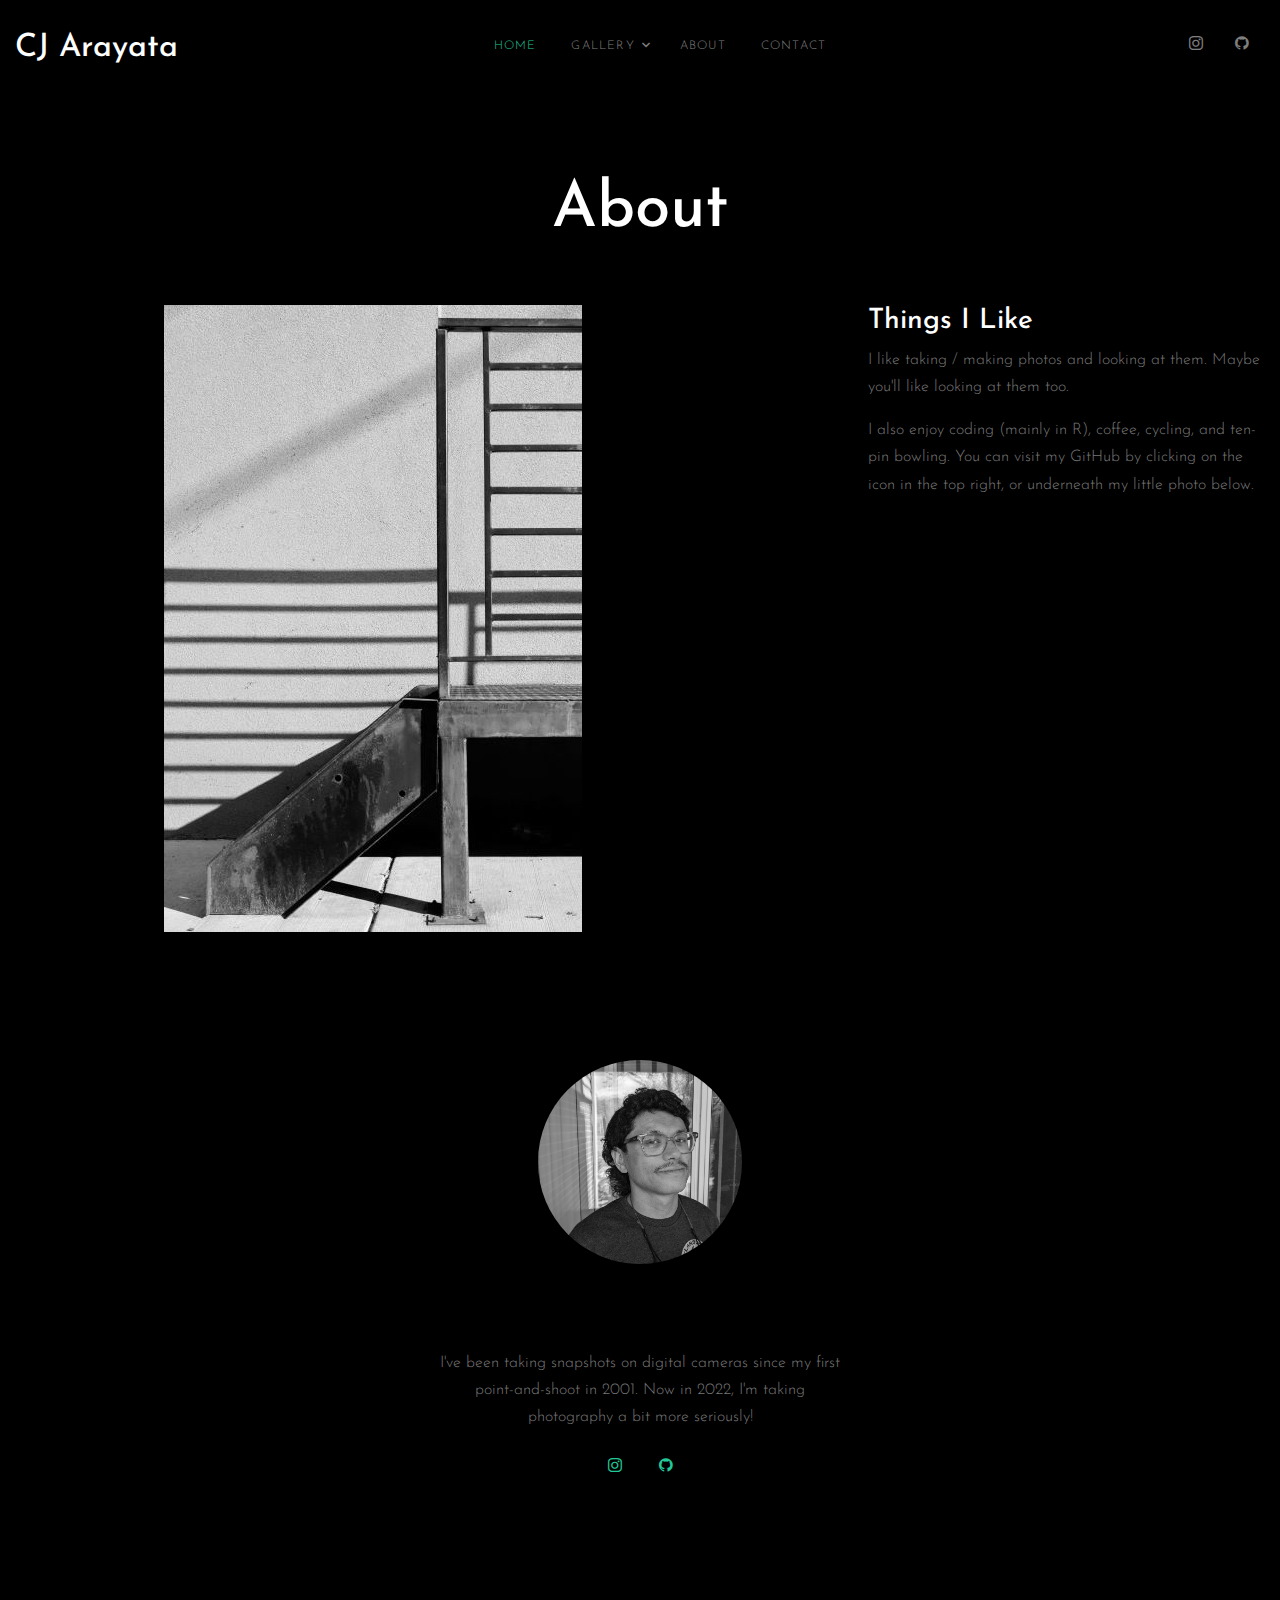
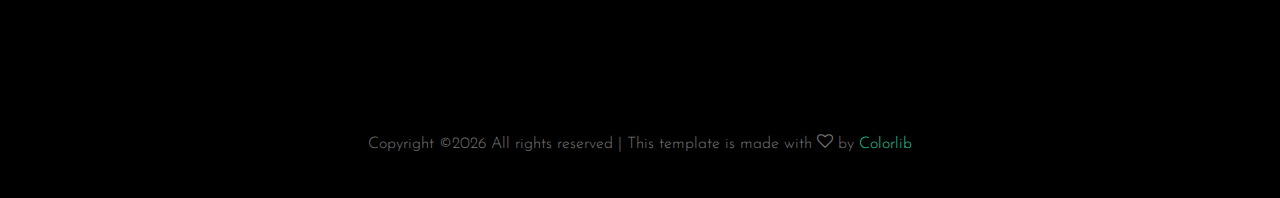
==== about.html @ e4ca3576 "Start to commit portfolio pages." ====
<!DOCTYPE html>
<html lang="en">
<head>
  <title>CJ Arayata &mdash; About</title>
  <meta charset="utf-8">
  <meta name="viewport" content="width=device-width, initial-scale=1, shrink-to-fit=no">

  <link href="https://fonts.googleapis.com/css2?family=Josefin+Sans:wght@400;700&family=Roboto+Mono:wght@400;700&display=swap" rel="stylesheet">
  <link rel="stylesheet" href="fonts/icomoon/style.css">

  <link rel="stylesheet" href="css/bootstrap.min.css">
  <link rel="stylesheet" href="css/magnific-popup.css">
  <link rel="stylesheet" href="css/jquery-ui.css">
  <link rel="stylesheet" href="css/owl.carousel.min.css">
  <link rel="stylesheet" href="css/owl.theme.default.min.css">

  <link rel="stylesheet" href="css/lightgallery.min.css">    

  <link rel="stylesheet" href="css/bootstrap-datepicker.css">

  <link rel="stylesheet" href="fonts/flaticon/font/flaticon.css">

  <link rel="stylesheet" href="css/swiper.css">

  <link rel="stylesheet" href="css/aos.css">

  <link rel="stylesheet" href="css/style.css">

</head>
<body>

  <div class="site-wrap">

    <div class="site-mobile-menu">
      <div class="site-mobile-menu-header">
        <div class="site-mobile-menu-close mt-3">
          <span class="icon-close2 js-menu-toggle"></span>
        </div>
      </div>
      <div class="site-mobile-menu-body"></div>
    </div>
    



    <header class="site-navbar py-3" role="banner">

      <div class="container-fluid">
        <div class="row align-items-center">

          <div class="col-6 col-xl-2" data-aos="fade-down">
            <h1 class="mb-0"><a href="index.html" class="text-white h2 mb-0">CJ Arayata</a></h1>
          </div>
          <div class="col-10 col-md-8 d-none d-xl-block" data-aos="fade-down">
            <nav class="site-navigation position-relative text-right text-lg-center" role="navigation">

              <ul class="site-menu js-clone-nav mx-auto d-none d-lg-block">
                <li class="active"><a href="index.html">Home</a></li>
                <li class="has-children">
                  <a href="index.html">Gallery</a>
                  <ul class="dropdown">
                    <li><a href="minimal.html">Minimal</a></li>
                    <li><a href="skate.html">Skateboarding</a></li>
                    <li><a href="film.html">Film</a></li>
                  </ul>
                </li>
                <li><a href="about.html">About</a></li>
                <li><a href="contact.html">Contact</a></li>
              </ul>
            </nav>
          </div>

          <div class="col-6 col-xl-2 text-right" data-aos="fade-down">
            <div class="d-none d-xl-inline-block">
              <ul class="site-menu js-clone-nav ml-auto list-unstyled d-flex text-right mb-0" data-class="social">
                <li>
                  <a href="https://www.instagram.com/film_jaye/" class="pl-3 pr-3"><span class="icon-instagram"></span></a>
                </li>
                <li>
                  <a href="https://github.com/cjarayata" class="pl-3 pr-3"><span class="icon-github"></span></a>
                </li>
              </ul>
            </div>

            <div class="d-inline-block d-xl-none ml-md-0 mr-auto py-3" style="position: relative; top: 3px;"><a href="#" class="site-menu-toggle js-menu-toggle text-black"><span class="icon-menu h3"></span></a></div>

          </div>

        </div>
      </div>
      
    </header>



    <div class="site-section"  data-aos="fade">
      <div class="container-fluid">

        <div class="row justify-content-center">

          <div class="col-md-7">
            <div class="row mb-5">
              <div class="col-12 ">
                <h2 class="site-section-heading text-center">About</h2>
              </div>
            </div>
          </div>

        </div>
        
        <div class="row mb-5">
          <div class="col-md-7">
            <div class="row justify-content-center">
            <img src="images/minimal-images/2022-02-12 tyler bday dock st_small.jpg" alt="Images" class="img-fluid">
          </div>
          </div>
          <div class="col-md-4 ml-auto">
            <h3 class="text-white">Things I Like</h3>
            <p>I like taking / making photos and looking at them. Maybe you'll like looking at them too.</p>
            <p>I also enjoy coding (mainly in R), coffee, cycling, and ten-pin bowling. You can visit my GitHub by clicking on the icon in the top right, or underneath my little photo below.</p>
          </div>
        </div>


        <div class="row site-section">
        <div class="row justify-content-center">
          <div class="col-md-6 col-lg-6 col-xl-4 text-center mb-5">
            <img src="images/cj_about_square.jpg" alt="Image" class="img-fluid w-50 rounded-circle mb-4">
            <h2 class="text-black font-weight-light mb-4">CJ Arayata</h2>
            <p class="mb-4">I've been taking snapshots on digital cameras since my first point-and-shoot in 2001. Now in 2022, I'm taking photography a bit more seriously!</p>
            <p>
              <a href="https://www.instagram.com/film_jaye/" class="pl-3 pr-3"><span class="icon-instagram"></span></a>
              <a href="https://github.com/cjarayata" class="pl-3 pr-3"><span class="icon-github"></span></a>
            </p>
          </div>
        </div>
      </div>
    </div>
    </div>

    <div class="footer py-4">
      <div class="container-fluid text-center">
        <p>
          <!-- Link back to Colorlib can't be removed. Template is licensed under CC BY 3.0. -->
          Copyright &copy;<script data-cfasync="false" src="/cdn-cgi/scripts/5c5dd728/cloudflare-static/email-decode.min.js"></script><script>document.write(new Date().getFullYear());</script> All rights reserved | This template is made with <i class="icon-heart-o" aria-hidden="true"></i> by <a href="https://colorlib.com" target="_blank" >Colorlib</a>
          <!-- Link back to Colorlib can't be removed. Template is licensed under CC BY 3.0. -->
        </p>
      </div>
    </div>

    

    
    
  </div>

  <script src="js/jquery-3.3.1.min.js"></script>
  <script src="js/jquery-migrate-3.0.1.min.js"></script>
  <script src="js/jquery-ui.js"></script>
  <script src="js/popper.min.js"></script>
  <script src="js/bootstrap.min.js"></script>
  <script src="js/owl.carousel.min.js"></script>
  <script src="js/jquery.stellar.min.js"></script>
  <script src="js/jquery.countdown.min.js"></script>
  <script src="js/jquery.magnific-popup.min.js"></script>
  <script src="js/bootstrap-datepicker.min.js"></script>
  <script src="js/swiper.min.js"></script>
  <script src="js/aos.js"></script>

  <script src="js/picturefill.min.js"></script>
  <script src="js/lightgallery-all.min.js"></script>
  <script src="js/jquery.mousewheel.min.js"></script>

  <script src="js/main.js"></script>
  
  <script>
    $(document).ready(function(){
      $('#lightgallery').lightGallery();
    });
  </script>

</body>
</html>
---- fonts/icomoon/style.css ----
@font-face {
  font-family: 'icomoon';
  src:  url('fonts/icomoon.eot?10si43');
  src:  url('fonts/icomoon.eot?10si43#iefix') format('embedded-opentype'),
    url('fonts/icomoon.ttf?10si43') format('truetype'),
    url('fonts/icomoon.woff?10si43') format('woff'),
    url('fonts/icomoon.svg?10si43#icomoon') format('svg');
  font-weight: normal;
  font-style: normal;
}

[class^="icon-"], [class*=" icon-"] {
  /* use !important to prevent issues with browser extensions that change fonts */
  font-family: 'icomoon' !important;
  speak: none;
  font-style: normal;
  font-weight: normal;
  font-variant: normal;
  text-transform: none;
  line-height: 1;

  /* Better Font Rendering =========== */
  -webkit-font-smoothing: antialiased;
  -moz-osx-font-smoothing: grayscale;
}

.icon-asterisk:before {
  content: "\f069";
}
.icon-plus:before {
  content: "\f067";
}
.icon-question:before {
  content: "\f128";
}
.icon-minus:before {
  content: "\f068";
}
.icon-glass:before {
  content: "\f000";
}
.icon-music:before {
  content: "\f001";
}
.icon-search:before {
  content: "\f002";
}
.icon-envelope-o:before {
  content: "\f003";
}
.icon-heart:before {
  content: "\f004";
}
.icon-star:before {
  content: "\f005";
}
.icon-star-o:before {
  content: "\f006";
}
.icon-user:before {
  content: "\f007";
}
.icon-film:before {
  content: "\f008";
}
.icon-th-large:before {
  content: "\f009";
}
.icon-th:before {
  content: "\f00a";
}
.icon-th-list:before {
  content: "\f00b";
}
.icon-check:before {
  content: "\f00c";
}
.icon-close:before {
  content: "\f00d";
}
.icon-remove:before {
  content: "\f00d";
}
.icon-times:before {
  content: "\f00d";
}
.icon-search-plus:before {
  content: "\f00e";
}
.icon-search-minus:before {
  content: "\f010";
}
.icon-power-off:before {
  content: "\f011";
}
.icon-signal:before {
  content: "\f012";
}
.icon-cog:before {
  content: "\f013";
}
.icon-gear:before {
  content: "\f013";
}
.icon-trash-o:before {
  content: "\f014";
}
.icon-home:before {
  content: "\f015";
}
.icon-file-o:before {
  content: "\f016";
}
.icon-clock-o:before {
  content: "\f017";
}
.icon-road:before {
  content: "\f018";
}
.icon-download:before {
  content: "\f019";
}
.icon-arrow-circle-o-down:before {
  content: "\f01a";
}
.icon-arrow-circle-o-up:before {
  content: "\f01b";
}
.icon-inbox:before {
  content: "\f01c";
}
.icon-play-circle-o:before {
  content: "\f01d";
}
.icon-repeat:before {
  content: "\f01e";
}
.icon-rotate-right:before {
  content: "\f01e";
}
.icon-refresh:before {
  content: "\f021";
}
.icon-list-alt:before {
  content: "\f022";
}
.icon-lock:before {
  content: "\f023";
}
.icon-flag:before {
  content: "\f024";
}
.icon-headphones:before {
  content: "\f025";
}
.icon-volume-off:before {
  content: "\f026";
}
.icon-volume-down:before {
  content: "\f027";
}
.icon-volume-up:before {
  content: "\f028";
}
.icon-qrcode:before {
  content: "\f029";
}
.icon-barcode:before {
  content: "\f02a";
}
.icon-tag:before {
  content: "\f02b";
}
.icon-tags:before {
  content: "\f02c";
}
.icon-book:before {
  content: "\f02d";
}
.icon-bookmark:before {
  content: "\f02e";
}
.icon-print:before {
  content: "\f02f";
}
.icon-camera:before {
  content: "\f030";
}
.icon-font:before {
  content: "\f031";
}
.icon-bold:before {
  content: "\f032";
}
.icon-italic:before {
  content: "\f033";
}
.icon-text-height:before {
  content: "\f034";
}
.icon-text-width:before {
  content: "\f035";
}
.icon-align-left:before {
  content: "\f036";
}
.icon-align-center:before {
  content: "\f037";
}
.icon-align-right:before {
  content: "\f038";
}
.icon-align-justify:before {
  content: "\f039";
}
.icon-list:before {
  content: "\f03a";
}
.icon-dedent:before {
  content: "\f03b";
}
.icon-outdent:before {
  content: "\f03b";
}
.icon-indent:before {
  content: "\f03c";
}
.icon-video-camera:before {
  content: "\f03d";
}
.icon-image:before {
  content: "\f03e";
}
.icon-photo:before {
  content: "\f03e";
}
.icon-picture-o:before {
  content: "\f03e";
}
.icon-pencil:before {
  content: "\f040";
}
.icon-map-marker:before {
  content: "\f041";
}
.icon-adjust:before {
  content: "\f042";
}
.icon-tint:before {
  content: "\f043";
}
.icon-edit:before {
  content: "\f044";
}
.icon-pencil-square-o:before {
  content: "\f044";
}
.icon-share-square-o:before {
  content: "\f045";
}
.icon-check-square-o:before {
  content: "\f046";
}
.icon-arrows:before {
  content: "\f047";
}
.icon-step-backward:before {
  content: "\f048";
}
.icon-fast-backward:before {
  content: "\f049";
}
.icon-backward:before {
  content: "\f04a";
}
.icon-play:before {
  content: "\f04b";
}
.icon-pause:before {
  content: "\f04c";
}
.icon-stop:before {
  content: "\f04d";
}
.icon-forward:before {
  content: "\f04e";
}
.icon-fast-forward:before {
  content: "\f050";
}
.icon-step-forward:before {
  content: "\f051";
}
.icon-eject:before {
  content: "\f052";
}
.icon-chevron-left:before {
  content: "\f053";
}
.icon-chevron-right:before {
  content: "\f054";
}
.icon-plus-circle:before {
  content: "\f055";
}
.icon-minus-circle:before {
  content: "\f056";
}
.icon-times-circle:before {
  content: "\f057";
}
.icon-check-circle:before {
  content: "\f058";
}
.icon-question-circle:before {
  content: "\f059";
}
.icon-info-circle:before {
  content: "\f05a";
}
.icon-crosshairs:before {
  content: "\f05b";
}
.icon-times-circle-o:before {
  content: "\f05c";
}
.icon-check-circle-o:before {
  content: "\f05d";
}
.icon-ban:before {
  content: "\f05e";
}
.icon-arrow-left:before {
  content: "\f060";
}
.icon-arrow-right:before {
  content: "\f061";
}
.icon-arrow-up:before {
  content: "\f062";
}
.icon-arrow-down:before {
  content: "\f063";
}
.icon-mail-forward:before {
  content: "\f064";
}
.icon-share:before {
  content: "\f064";
}
.icon-expand:before {
  content: "\f065";
}
.icon-compress:before {
  content: "\f066";
}
.icon-exclamation-circle:before {
  content: "\f06a";
}
.icon-gift:before {
  content: "\f06b";
}
.icon-leaf:before {
  content: "\f06c";
}
.icon-fire:before {
  content: "\f06d";
}
.icon-eye:before {
  content: "\f06e";
}
.icon-eye-slash:before {
  content: "\f070";
}
.icon-exclamation-triangle:before {
  content: "\f071";
}
.icon-warning:before {
  content: "\f071";
}
.icon-plane:before {
  content: "\f072";
}
.icon-calendar:before {
  content: "\f073";
}
.icon-random:before {
  content: "\f074";
}
.icon-comment:before {
  content: "\f075";
}
.icon-magnet:before {
  content: "\f076";
}
.icon-chevron-up:before {
  content: "\f077";
}
.icon-chevron-down:before {
  content: "\f078";
}
.icon-retweet:before {
  content: "\f079";
}
.icon-shopping-cart:before {
  content: "\f07a";
}
.icon-folder:before {
  content: "\f07b";
}
.icon-folder-open:before {
  content: "\f07c";
}
.icon-arrows-v:before {
  content: "\f07d";
}
.icon-arrows-h:before {
  content: "\f07e";
}
.icon-bar-chart:before {
  content: "\f080";
}
.icon-bar-chart-o:before {
  content: "\f080";
}
.icon-twitter-square:before {
  content: "\f081";
}
.icon-facebook-square:before {
  content: "\f082";
}
.icon-camera-retro:before {
  content: "\f083";
}
.icon-key:before {
  content: "\f084";
}
.icon-cogs:before {
  content: "\f085";
}
.icon-gears:before {
  content: "\f085";
}
.icon-comments:before {
  content: "\f086";
}
.icon-thumbs-o-up:before {
  content: "\f087";
}
.icon-thumbs-o-down:before {
  content: "\f088";
}
.icon-star-half:before {
  content: "\f089";
}
.icon-heart-o:before {
  content: "\f08a";
}
.icon-sign-out:before {
  content: "\f08b";
}
.icon-linkedin-square:before {
  content: "\f08c";
}
.icon-thumb-tack:before {
  content: "\f08d";
}
.icon-external-link:before {
  content: "\f08e";
}
.icon-sign-in:before {
  content: "\f090";
}
.icon-trophy:before {
  content: "\f091";
}
.icon-github-square:before {
  content: "\f092";
}
.icon-upload:before {
  content: "\f093";
}
.icon-lemon-o:before {
  content: "\f094";
}
.icon-phone:before {
  content: "\f095";
}
.icon-square-o:before {
  content: "\f096";
}
.icon-bookmark-o:before {
  content: "\f097";
}
.icon-phone-square:before {
  content: "\f098";
}
.icon-twitter:before {
  content: "\f099";
}
.icon-facebook:before {
  content: "\f09a";
}
.icon-facebook-f:before {
  content: "\f09a";
}
.icon-github:before {
  content: "\f09b";
}
.icon-unlock:before {
  content: "\f09c";
}
.icon-credit-card:before {
  content: "\f09d";
}
.icon-feed:before {
  content: "\f09e";
}
.icon-rss:before {
  content: "\f09e";
}
.icon-hdd-o:before {
  content: "\f0a0";
}
.icon-bullhorn:before {
  content: "\f0a1";
}
.icon-bell-o:before {
  content: "\f0a2";
}
.icon-certificate:before {
  content: "\f0a3";
}
.icon-hand-o-right:before {
  content: "\f0a4";
}
.icon-hand-o-left:before {
  content: "\f0a5";
}
.icon-hand-o-up:before {
  content: "\f0a6";
}
.icon-hand-o-down:before {
  content: "\f0a7";
}
.icon-arrow-circle-left:before {
  content: "\f0a8";
}
.icon-arrow-circle-right:before {
  content: "\f0a9";
}
.icon-arrow-circle-up:before {
  content: "\f0aa";
}
.icon-arrow-circle-down:before {
  content: "\f0ab";
}
.icon-globe:before {
  content: "\f0ac";
}
.icon-wrench:before {
  content: "\f0ad";
}
.icon-tasks:before {
  content: "\f0ae";
}
.icon-filter:before {
  content: "\f0b0";
}
.icon-briefcase:before {
  content: "\f0b1";
}
.icon-arrows-alt:before {
  content: "\f0b2";
}
.icon-group:before {
  content: "\f0c0";
}
.icon-users:before {
  content: "\f0c0";
}
.icon-chain:before {
  content: "\f0c1";
}
.icon-link:before {
  content: "\f0c1";
}
.icon-cloud:before {
  content: "\f0c2";
}
.icon-flask:before {
  content: "\f0c3";
}
.icon-cut:before {
  content: "\f0c4";
}
.icon-scissors:before {
  content: "\f0c4";
}
.icon-copy:before {
  content: "\f0c5";
}
.icon-files-o:before {
  content: "\f0c5";
}
.icon-paperclip:before {
  content: "\f0c6";
}
.icon-floppy-o:before {
  content: "\f0c7";
}
.icon-save:before {
  content: "\f0c7";
}
.icon-square:before {
  content: "\f0c8";
}
.icon-bars:before {
  content: "\f0c9";
}
.icon-navicon:before {
  content: "\f0c9";
}
.icon-reorder:before {
  content: "\f0c9";
}
.icon-list-ul:before {
  content: "\f0ca";
}
.icon-list-ol:before {
  content: "\f0cb";
}
.icon-strikethrough:before {
  content: "\f0cc";
}
.icon-underline:before {
  content: "\f0cd";
}
.icon-table:before {
  content: "\f0ce";
}
.icon-magic:before {
  content: "\f0d0";
}
.icon-truck:before {
  content: "\f0d1";
}
.icon-pinterest:before {
  content: "\f0d2";
}
.icon-pinterest-square:before {
  content: "\f0d3";
}
.icon-google-plus-square:before {
  content: "\f0d4";
}
.icon-google-plus:before {
  content: "\f0d5";
}
.icon-money:before {
  content: "\f0d6";
}
.icon-caret-down:before {
  content: "\f0d7";
}
.icon-caret-up:before {
  content: "\f0d8";
}
.icon-caret-left:before {
  content: "\f0d9";
}
.icon-caret-right:before {
  content: "\f0da";
}
.icon-columns:before {
  content: "\f0db";
}
.icon-sort:before {
  content: "\f0dc";
}
.icon-unsorted:before {
  content: "\f0dc";
}
.icon-sort-desc:before {
  content: "\f0dd";
}
.icon-sort-down:before {
  content: "\f0dd";
}
.icon-sort-asc:before {
  content: "\f0de";
}
.icon-sort-up:before {
  content: "\f0de";
}
.icon-envelope:before {
  content: "\f0e0";
}
.icon-linkedin:before {
  content: "\f0e1";
}
.icon-rotate-left:before {
  content: "\f0e2";
}
.icon-undo:before {
  content: "\f0e2";
}
.icon-gavel:before {
  content: "\f0e3";
}
.icon-legal:before {
  content: "\f0e3";
}
.icon-dashboard:before {
  content: "\f0e4";
}
.icon-tachometer:before {
  content: "\f0e4";
}
.icon-comment-o:before {
  content: "\f0e5";
}
.icon-comments-o:before {
  content: "\f0e6";
}
.icon-bolt:before {
  content: "\f0e7";
}
.icon-flash:before {
  content: "\f0e7";
}
.icon-sitemap:before {
  content: "\f0e8";
}
.icon-umbrella:before {
  content: "\f0e9";
}
.icon-clipboard:before {
  content: "\f0ea";
}
.icon-paste:before {
  content: "\f0ea";
}
.icon-lightbulb-o:before {
  content: "\f0eb";
}
.icon-exchange:before {
  content: "\f0ec";
}
.icon-cloud-download:before {
  content: "\f0ed";
}
.icon-cloud-upload:before {
  content: "\f0ee";
}
.icon-user-md:before {
  content: "\f0f0";
}
.icon-stethoscope:before {
  content: "\f0f1";
}
.icon-suitcase:before {
  content: "\f0f2";
}
.icon-bell:before {
  content: "\f0f3";
}
.icon-coffee:before {
  content: "\f0f4";
}
.icon-cutlery:before {
  content: "\f0f5";
}
.icon-file-text-o:before {
  content: "\f0f6";
}
.icon-building-o:before {
  content: "\f0f7";
}
.icon-hospital-o:before {
  content: "\f0f8";
}
.icon-ambulance:before {
  content: "\f0f9";
}
.icon-medkit:before {
  content: "\f0fa";
}
.icon-fighter-jet:before {
  content: "\f0fb";
}
.icon-beer:before {
  content: "\f0fc";
}
.icon-h-square:before {
  content: "\f0fd";
}
.icon-plus-square:before {
  content: "\f0fe";
}
.icon-angle-double-left:before {
  content: "\f100";
}
.icon-angle-double-right:before {
  content: "\f101";
}
.icon-angle-double-up:before {
  content: "\f102";
}
.icon-angle-double-down:before {
  content: "\f103";
}
.icon-angle-left:before {
  content: "\f104";
}
.icon-angle-right:before {
  content: "\f105";
}
.icon-angle-up:before {
  content: "\f106";
}
.icon-angle-down:before {
  content: "\f107";
}
.icon-desktop:before {
  content: "\f108";
}
.icon-laptop:before {
  content: "\f109";
}
.icon-tablet:before {
  content: "\f10a";
}
.icon-mobile:before {
  content: "\f10b";
}
.icon-mobile-phone:before {
  content: "\f10b";
}
.icon-circle-o:before {
  content: "\f10c";
}
.icon-quote-left:before {
  content: "\f10d";
}
.icon-quote-right:before {
  content: "\f10e";
}
.icon-spinner:before {
  content: "\f110";
}
.icon-circle:before {
  content: "\f111";
}
.icon-mail-reply:before {
  content: "\f112";
}
.icon-reply:before {
  content: "\f112";
}
.icon-github-alt:before {
  content: "\f113";
}
.icon-folder-o:before {
  content: "\f114";
}
.icon-folder-open-o:before {
  content: "\f115";
}
.icon-smile-o:before {
  content: "\f118";
}
.icon-frown-o:before {
  content: "\f119";
}
.icon-meh-o:before {
  content: "\f11a";
}
.icon-gamepad:before {
  content: "\f11b";
}
.icon-keyboard-o:before {
  content: "\f11c";
}
.icon-flag-o:before {
  content: "\f11d";
}
.icon-flag-checkered:before {
  content: "\f11e";
}
.icon-terminal:before {
  content: "\f120";
}
.icon-code:before {
  content: "\f121";
}
.icon-mail-reply-all:before {
  content: "\f122";
}
.icon-reply-all:before {
  content: "\f122";
}
.icon-star-half-empty:before {
  content: "\f123";
}
.icon-star-half-full:before {
  content: "\f123";
}
.icon-star-half-o:before {
  content: "\f123";
}
.icon-location-arrow:before {
  content: "\f124";
}
.icon-crop:before {
  content: "\f125";
}
.icon-code-fork:before {
  content: "\f126";
}
.icon-chain-broken:before {
  content: "\f127";
}
.icon-unlink:before {
  content: "\f127";
}
.icon-info:before {
  content: "\f129";
}
.icon-exclamation:before {
  content: "\f12a";
}
.icon-superscript:before {
  content: "\f12b";
}
.icon-subscript:before {
  content: "\f12c";
}
.icon-eraser:before {
  content: "\f12d";
}
.icon-puzzle-piece:before {
  content: "\f12e";
}
.icon-microphone:before {
  content: "\f130";
}
.icon-microphone-slash:before {
  content: "\f131";
}
.icon-shield:before {
  content: "\f132";
}
.icon-calendar-o:before {
  content: "\f133";
}
.icon-fire-extinguisher:before {
  content: "\f134";
}
.icon-rocket:before {
  content: "\f135";
}
.icon-maxcdn:before {
  content: "\f136";
}
.icon-chevron-circle-left:before {
  content: "\f137";
}
.icon-chevron-circle-right:before {
  content: "\f138";
}
.icon-chevron-circle-up:before {
  content: "\f139";
}
.icon-chevron-circle-down:before {
  content: "\f13a";
}
.icon-html5:before {
  content: "\f13b";
}
.icon-css3:before {
  content: "\f13c";
}
.icon-anchor:before {
  content: "\f13d";
}
.icon-unlock-alt:before {
  content: "\f13e";
}
.icon-bullseye:before {
  content: "\f140";
}
.icon-ellipsis-h:before {
  content: "\f141";
}
.icon-ellipsis-v:before {
  content: "\f142";
}
.icon-rss-square:before {
  content: "\f143";
}
.icon-play-circle:before {
  content: "\f144";
}
.icon-ticket:before {
  content: "\f145";
}
.icon-minus-square:before {
  content: "\f146";
}
.icon-minus-square-o:before {
  content: "\f147";
}
.icon-level-up:before {
  content: "\f148";
}
.icon-level-down:before {
  content: "\f149";
}
.icon-check-square:before {
  content: "\f14a";
}
.icon-pencil-square:before {
  content: "\f14b";
}
.icon-external-link-square:before {
  content: "\f14c";
}
.icon-share-square:before {
  content: "\f14d";
}
.icon-compass:before {
  content: "\f14e";
}
.icon-caret-square-o-down:before {
  content: "\f150";
}
.icon-toggle-down:before {
  content: "\f150";
}
.icon-caret-square-o-up:before {
  content: "\f151";
}
.icon-toggle-up:before {
  content: "\f151";
}
.icon-caret-square-o-right:before {
  content: "\f152";
}
.icon-toggle-right:before {
  content: "\f152";
}
.icon-eur:before {
  content: "\f153";
}
.icon-euro:before {
  content: "\f153";
}
.icon-gbp:before {
  content: "\f154";
}
.icon-dollar:before {
  content: "\f155";
}
.icon-usd:before {
  content: "\f155";
}
.icon-inr:before {
  content: "\f156";
}
.icon-rupee:before {
  content: "\f156";
}
.icon-cny:before {
  content: "\f157";
}
.icon-jpy:before {
  content: "\f157";
}
.icon-rmb:before {
  content: "\f157";
}
.icon-yen:before {
  content: "\f157";
}
.icon-rouble:before {
  content: "\f158";
}
.icon-rub:before {
  content: "\f158";
}
.icon-ruble:before {
  content: "\f158";
}
.icon-krw:before {
  content: "\f159";
}
.icon-won:before {
  content: "\f159";
}
.icon-bitcoin:before {
  content: "\f15a";
}
.icon-btc:before {
  content: "\f15a";
}
.icon-file:before {
  content: "\f15b";
}
.icon-file-text:before {
  content: "\f15c";
}
.icon-sort-alpha-asc:before {
  content: "\f15d";
}
.icon-sort-alpha-desc:before {
  content: "\f15e";
}
.icon-sort-amount-asc:before {
  content: "\f160";
}
.icon-sort-amount-desc:before {
  content: "\f161";
}
.icon-sort-numeric-asc:before {
  content: "\f162";
}
.icon-sort-numeric-desc:before {
  content: "\f163";
}
.icon-thumbs-up:before {
  content: "\f164";
}
.icon-thumbs-down:before {
  content: "\f165";
}
.icon-youtube-square:before {
  content: "\f166";
}
.icon-youtube:before {
  content: "\f167";
}
.icon-xing:before {
  content: "\f168";
}
.icon-xing-square:before {
  content: "\f169";
}
.icon-youtube-play:before {
  content: "\f16a";
}
.icon-dropbox:before {
  content: "\f16b";
}
.icon-stack-overflow:before {
  content: "\f16c";
}
.icon-instagram:before {
  content: "\f16d";
}
.icon-flickr:before {
  content: "\f16e";
}
.icon-adn:before {
  content: "\f170";
}
.icon-bitbucket:before {
  content: "\f171";
}
.icon-bitbucket-square:before {
  content: "\f172";
}
.icon-tumblr:before {
  content: "\f173";
}
.icon-tumblr-square:before {
  content: "\f174";
}
.icon-long-arrow-down:before {
  content: "\f175";
}
.icon-long-arrow-up:before {
  content: "\f176";
}
.icon-long-arrow-left:before {
  content: "\f177";
}
.icon-long-arrow-right:before {
  content: "\f178";
}
.icon-apple:before {
  content: "\f179";
}
.icon-windows:before {
  content: "\f17a";
}
.icon-android:before {
  content: "\f17b";
}
.icon-linux:before {
  content: "\f17c";
}
.icon-dribbble:before {
  content: "\f17d";
}
.icon-skype:before {
  content: "\f17e";
}
.icon-foursquare:before {
  content: "\f180";
}
.icon-trello:before {
  content: "\f181";
}
.icon-female:before {
  content: "\f182";
}
.icon-male:before {
  content: "\f183";
}
.icon-gittip:before {
  content: "\f184";
}
.icon-gratipay:before {
  content: "\f184";
}
.icon-sun-o:before {
  content: "\f185";
}
.icon-moon-o:before {
  content: "\f186";
}
.icon-archive:before {
  content: "\f187";
}
.icon-bug:before {
  content: "\f188";
}
.icon-vk:before {
  content: "\f189";
}
.icon-weibo:before {
  content: "\f18a";
}
.icon-renren:before {
  content: "\f18b";
}
.icon-pagelines:before {
  content: "\f18c";
}
.icon-stack-exchange:before {
  content: "\f18d";
}
.icon-arrow-circle-o-right:before {
  content: "\f18e";
}
.icon-arrow-circle-o-left:before {
  content: "\f190";
}
.icon-caret-square-o-left:before {
  content: "\f191";
}
.icon-toggle-left:before {
  content: "\f191";
}
.icon-dot-circle-o:before {
  content: "\f192";
}
.icon-wheelchair:before {
  content: "\f193";
}
.icon-vimeo-square:before {
  content: "\f194";
}
.icon-try:before {
  content: "\f195";
}
.icon-turkish-lira:before {
  content: "\f195";
}
.icon-plus-square-o:before {
  content: "\f196";
}
.icon-space-shuttle:before {
  content: "\f197";
}
.icon-slack:before {
  content: "\f198";
}
.icon-envelope-square:before {
  content: "\f199";
}
.icon-wordpress:before {
  content: "\f19a";
}
.icon-openid:before {
  content: "\f19b";
}
.icon-bank:before {
  content: "\f19c";
}
.icon-institution:before {
  content: "\f19c";
}
.icon-university:before {
  content: "\f19c";
}
.icon-graduation-cap:before {
  content: "\f19d";
}
.icon-mortar-board:before {
  content: "\f19d";
}
.icon-yahoo:before {
  content: "\f19e";
}
.icon-google:before {
  content: "\f1a0";
}
.icon-reddit:before {
  content: "\f1a1";
}
.icon-reddit-square:before {
  content: "\f1a2";
}
.icon-stumbleupon-circle:before {
  content: "\f1a3";
}
.icon-stumbleupon:before {
  content: "\f1a4";
}
.icon-delicious:before {
  content: "\f1a5";
}
.icon-digg:before {
  content: "\f1a6";
}
.icon-pied-piper-pp:before {
  content: "\f1a7";
}
.icon-pied-piper-alt:before {
  content: "\f1a8";
}
.icon-drupal:before {
  content: "\f1a9";
}
.icon-joomla:before {
  content: "\f1aa";
}
.icon-language:before {
  content: "\f1ab";
}
.icon-fax:before {
  content: "\f1ac";
}
.icon-building:before {
  content: "\f1ad";
}
.icon-child:before {
  content: "\f1ae";
}
.icon-paw:before {
  content: "\f1b0";
}
.icon-spoon:before {
  content: "\f1b1";
}
.icon-cube:before {
  content: "\f1b2";
}
.icon-cubes:before {
  content: "\f1b3";
}
.icon-behance:before {
  content: "\f1b4";
}
.icon-behance-square:before {
  content: "\f1b5";
}
.icon-steam:before {
  content: "\f1b6";
}
.icon-steam-square:before {
  content: "\f1b7";
}
.icon-recycle:before {
  content: "\f1b8";
}
.icon-automobile:before {
  content: "\f1b9";
}
.icon-car:before {
  content: "\f1b9";
}
.icon-cab:before {
  content: "\f1ba";
}
.icon-taxi:before {
  content: "\f1ba";
}
.icon-tree:before {
  content: "\f1bb";
}
.icon-spotify:before {
  content: "\f1bc";
}
.icon-deviantart:before {
  content: "\f1bd";
}
.icon-soundcloud:before {
  content: "\f1be";
}
.icon-database:before {
  content: "\f1c0";
}
.icon-file-pdf-o:before {
  content: "\f1c1";
}
.icon-file-word-o:before {
  content: "\f1c2";
}
.icon-file-excel-o:before {
  content: "\f1c3";
}
.icon-file-powerpoint-o:before {
  content: "\f1c4";
}
.icon-file-image-o:before {
  content: "\f1c5";
}
.icon-file-photo-o:before {
  content: "\f1c5";
}
.icon-file-picture-o:before {
  content: "\f1c5";
}
.icon-file-archive-o:before {
  content: "\f1c6";
}
.icon-file-zip-o:before {
  content: "\f1c6";
}
.icon-file-audio-o:before {
  content: "\f1c7";
}
.icon-file-sound-o:before {
  content: "\f1c7";
}
.icon-file-movie-o:before {
  content: "\f1c8";
}
.icon-file-video-o:before {
  content: "\f1c8";
}
.icon-file-code-o:before {
  content: "\f1c9";
}
.icon-vine:before {
  content: "\f1ca";
}
.icon-codepen:before {
  content: "\f1cb";
}
.icon-jsfiddle:before {
  content: "\f1cc";
}
.icon-life-bouy:before {
  content: "\f1cd";
}
.icon-life-buoy:before {
  content: "\f1cd";
}
.icon-life-ring:before {
  content: "\f1cd";
}
.icon-life-saver:before {
  content: "\f1cd";
}
.icon-support:before {
  content: "\f1cd";
}
.icon-circle-o-notch:before {
  content: "\f1ce";
}
.icon-ra:before {
  content: "\f1d0";
}
.icon-rebel:before {
  content: "\f1d0";
}
.icon-resistance:before {
  content: "\f1d0";
}
.icon-empire:before {
  content: "\f1d1";
}
.icon-ge:before {
  content: "\f1d1";
}
.icon-git-square:before {
  content: "\f1d2";
}
.icon-git:before {
  content: "\f1d3";
}
.icon-hacker-news:before {
  content: "\f1d4";
}
.icon-y-combinator-square:before {
  content: "\f1d4";
}
.icon-yc-square:before {
  content: "\f1d4";
}
.icon-tencent-weibo:before {
  content: "\f1d5";
}
.icon-qq:before {
  content: "\f1d6";
}
.icon-wechat:before {
  content: "\f1d7";
}
.icon-weixin:before {
  content: "\f1d7";
}
.icon-paper-plane:before {
  content: "\f1d8";
}
.icon-send:before {
  content: "\f1d8";
}
.icon-paper-plane-o:before {
  content: "\f1d9";
}
.icon-send-o:before {
  content: "\f1d9";
}
.icon-history:before {
  content: "\f1da";
}
.icon-circle-thin:before {
  content: "\f1db";
}
.icon-header:before {
  content: "\f1dc";
}
.icon-paragraph:before {
  content: "\f1dd";
}
.icon-sliders:before {
  content: "\f1de";
}
.icon-share-alt:before {
  content: "\f1e0";
}
.icon-share-alt-square:before {
  content: "\f1e1";
}
.icon-bomb:before {
  content: "\f1e2";
}
.icon-futbol-o:before {
  content: "\f1e3";
}
.icon-soccer-ball-o:before {
  content: "\f1e3";
}
.icon-tty:before {
  content: "\f1e4";
}
.icon-binoculars:before {
  content: "\f1e5";
}
.icon-plug:before {
  content: "\f1e6";
}
.icon-slideshare:before {
  content: "\f1e7";
}
.icon-twitch:before {
  content: "\f1e8";
}
.icon-yelp:before {
  content: "\f1e9";
}
.icon-newspaper-o:before {
  content: "\f1ea";
}
.icon-wifi:before {
  content: "\f1eb";
}
.icon-calculator:before {
  content: "\f1ec";
}
.icon-paypal:before {
  content: "\f1ed";
}
.icon-google-wallet:before {
  content: "\f1ee";
}
.icon-cc-visa:before {
  content: "\f1f0";
}
.icon-cc-mastercard:before {
  content: "\f1f1";
}
.icon-cc-discover:before {
  content: "\f1f2";
}
.icon-cc-amex:before {
  content: "\f1f3";
}
.icon-cc-paypal:before {
  content: "\f1f4";
}
.icon-cc-stripe:before {
  content: "\f1f5";
}
.icon-bell-slash:before {
  content: "\f1f6";
}
.icon-bell-slash-o:before {
  content: "\f1f7";
}
.icon-trash:before {
  content: "\f1f8";
}
.icon-copyright:before {
  content: "\f1f9";
}
.icon-at:before {
  content: "\f1fa";
}
.icon-eyedropper:before {
  content: "\f1fb";
}
.icon-paint-brush:before {
  content: "\f1fc";
}
.icon-birthday-cake:before {
  content: "\f1fd";
}
.icon-area-chart:before {
  content: "\f1fe";
}
.icon-pie-chart:before {
  content: "\f200";
}
.icon-line-chart:before {
  content: "\f201";
}
.icon-lastfm:before {
  content: "\f202";
}
.icon-lastfm-square:before {
  content: "\f203";
}
.icon-toggle-off:before {
  content: "\f204";
}
.icon-toggle-on:before {
  content: "\f205";
}
.icon-bicycle:before {
  content: "\f206";
}
.icon-bus:before {
  content: "\f207";
}
.icon-ioxhost:before {
  content: "\f208";
}
.icon-angellist:before {
  content: "\f209";
}
.icon-cc:before {
  content: "\f20a";
}
.icon-ils:before {
  content: "\f20b";
}
.icon-shekel:before {
  content: "\f20b";
}
.icon-sheqel:before {
  content: "\f20b";
}
.icon-meanpath:before {
  content: "\f20c";
}
.icon-buysellads:before {
  content: "\f20d";
}
.icon-connectdevelop:before {
  content: "\f20e";
}
.icon-dashcube:before {
  content: "\f210";
}
.icon-forumbee:before {
  content: "\f211";
}
.icon-leanpub:before {
  content: "\f212";
}
.icon-sellsy:before {
  content: "\f213";
}
.icon-shirtsinbulk:before {
  content: "\f214";
}
.icon-simplybuilt:before {
  content: "\f215";
}
.icon-skyatlas:before {
  content: "\f216";
}
.icon-cart-plus:before {
  content: "\f217";
}
.icon-cart-arrow-down:before {
  content: "\f218";
}
.icon-diamond:before {
  content: "\f219";
}
.icon-ship:before {
  content: "\f21a";
}
.icon-user-secret:before {
  content: "\f21b";
}
.icon-motorcycle:before {
  content: "\f21c";
}
.icon-street-view:before {
  content: "\f21d";
}
.icon-heartbeat:before {
  content: "\f21e";
}
.icon-venus:before {
  content: "\f221";
}
.icon-mars:before {
  content: "\f222";
}
.icon-mercury:before {
  content: "\f223";
}
.icon-intersex:before {
  content: "\f224";
}
.icon-transgender:before {
  content: "\f224";
}
.icon-transgender-alt:before {
  content: "\f225";
}
.icon-venus-double:before {
  content: "\f226";
}
.icon-mars-double:before {
  content: "\f227";
}
.icon-venus-mars:before {
  content: "\f228";
}
.icon-mars-stroke:before {
  content: "\f229";
}
.icon-mars-stroke-v:before {
  content: "\f22a";
}
.icon-mars-stroke-h:before {
  content: "\f22b";
}
.icon-neuter:before {
  content: "\f22c";
}
.icon-genderless:before {
  content: "\f22d";
}
.icon-facebook-official:before {
  content: "\f230";
}
.icon-pinterest-p:before {
  content: "\f231";
}
.icon-whatsapp:before {
  content: "\f232";
}
.icon-server:before {
  content: "\f233";
}
.icon-user-plus:before {
  content: "\f234";
}
.icon-user-times:before {
  content: "\f235";
}
.icon-bed:before {
  content: "\f236";
}
.icon-hotel:before {
  content: "\f236";
}
.icon-viacoin:before {
  content: "\f237";
}
.icon-train:before {
  content: "\f238";
}
.icon-subway:before {
  content: "\f239";
}
.icon-medium:before {
  content: "\f23a";
}
.icon-y-combinator:before {
  content: "\f23b";
}
.icon-yc:before {
  content: "\f23b";
}
.icon-optin-monster:before {
  content: "\f23c";
}
.icon-opencart:before {
  content: "\f23d";
}
.icon-expeditedssl:before {
  content: "\f23e";
}
.icon-battery:before {
  content: "\f240";
}
.icon-battery-4:before {
  content: "\f240";
}
.icon-battery-full:before {
  content: "\f240";
}
.icon-battery-3:before {
  content: "\f241";
}
.icon-battery-three-quarters:before {
  content: "\f241";
}
.icon-battery-2:before {
  content: "\f242";
}
.icon-battery-half:before {
  content: "\f242";
}
.icon-battery-1:before {
  content: "\f243";
}
.icon-battery-quarter:before {
  content: "\f243";
}
.icon-battery-0:before {
  content: "\f244";
}
.icon-battery-empty:before {
  content: "\f244";
}
.icon-mouse-pointer:before {
  content: "\f245";
}
.icon-i-cursor:before {
  content: "\f246";
}
.icon-object-group:before {
  content: "\f247";
}
.icon-object-ungroup:before {
  content: "\f248";
}
.icon-sticky-note:before {
  content: "\f249";
}
.icon-sticky-note-o:before {
  content: "\f24a";
}
.icon-cc-jcb:before {
  content: "\f24b";
}
.icon-cc-diners-club:before {
  content: "\f24c";
}
.icon-clone:before {
  content: "\f24d";
}
.icon-balance-scale:before {
  content: "\f24e";
}
.icon-hourglass-o:before {
  content: "\f250";
}
.icon-hourglass-1:before {
  content: "\f251";
}
.icon-hourglass-start:before {
  content: "\f251";
}
.icon-hourglass-2:before {
  content: "\f252";
}
.icon-hourglass-half:before {
  content: "\f252";
}
.icon-hourglass-3:before {
  content: "\f253";
}
.icon-hourglass-end:before {
  content: "\f253";
}
.icon-hourglass:before {
  content: "\f254";
}
.icon-hand-grab-o:before {
  content: "\f255";
}
.icon-hand-rock-o:before {
  content: "\f255";
}
.icon-hand-paper-o:before {
  content: "\f256";
}
.icon-hand-stop-o:before {
  content: "\f256";
}
.icon-hand-scissors-o:before {
  content: "\f257";
}
.icon-hand-lizard-o:before {
  content: "\f258";
}
.icon-hand-spock-o:before {
  content: "\f259";
}
.icon-hand-pointer-o:before {
  content: "\f25a";
}
.icon-hand-peace-o:before {
  content: "\f25b";
}
.icon-trademark:before {
  content: "\f25c";
}
.icon-registered:before {
  content: "\f25d";
}
.icon-creative-commons:before {
  content: "\f25e";
}
.icon-gg:before {
  content: "\f260";
}
.icon-gg-circle:before {
  content: "\f261";
}
.icon-tripadvisor:before {
  content: "\f262";
}
.icon-odnoklassniki:before {
  content: "\f263";
}
.icon-odnoklassniki-square:before {
  content: "\f264";
}
.icon-get-pocket:before {
  content: "\f265";
}
.icon-wikipedia-w:before {
  content: "\f266";
}
.icon-safari:before {
  content: "\f267";
}
.icon-chrome:before {
  content: "\f268";
}
.icon-firefox:before {
  content: "\f269";
}
.icon-opera:before {
  content: "\f26a";
}
.icon-internet-explorer:before {
  content: "\f26b";
}
.icon-television:before {
  content: "\f26c";
}
.icon-tv:before {
  content: "\f26c";
}
.icon-contao:before {
  content: "\f26d";
}
.icon-500px:before {
  content: "\f26e";
}
.icon-amazon:before {
  content: "\f270";
}
.icon-calendar-plus-o:before {
  content: "\f271";
}
.icon-calendar-minus-o:before {
  content: "\f272";
}
.icon-calendar-times-o:before {
  content: "\f273";
}
.icon-calendar-check-o:before {
  content: "\f274";
}
.icon-industry:before {
  content: "\f275";
}
.icon-map-pin:before {
  content: "\f276";
}
.icon-map-signs:before {
  content: "\f277";
}
.icon-map-o:before {
  content: "\f278";
}
.icon-map:before {
  content: "\f279";
}
.icon-commenting:before {
  content: "\f27a";
}
.icon-commenting-o:before {
  content: "\f27b";
}
.icon-houzz:before {
  content: "\f27c";
}
.icon-vimeo:before {
  content: "\f27d";
}
.icon-black-tie:before {
  content: "\f27e";
}
.icon-fonticons:before {
  content: "\f280";
}
.icon-reddit-alien:before {
  content: "\f281";
}
.icon-edge:before {
  content: "\f282";
}
.icon-credit-card-alt:before {
  content: "\f283";
}
.icon-codiepie:before {
  content: "\f284";
}
.icon-modx:before {
  content: "\f285";
}
.icon-fort-awesome:before {
  content: "\f286";
}
.icon-usb:before {
  content: "\f287";
}
.icon-product-hunt:before {
  content: "\f288";
}
.icon-mixcloud:before {
  content: "\f289";
}
.icon-scribd:before {
  content: "\f28a";
}
.icon-pause-circle:before {
  content: "\f28b";
}
.icon-pause-circle-o:before {
  content: "\f28c";
}
.icon-stop-circle:before {
  content: "\f28d";
}
.icon-stop-circle-o:before {
  content: "\f28e";
}
.icon-shopping-bag:before {
  content: "\f290";
}
.icon-shopping-basket:before {
  content: "\f291";
}
.icon-hashtag:before {
  content: "\f292";
}
.icon-bluetooth:before {
  content: "\f293";
}
.icon-bluetooth-b:before {
  content: "\f294";
}
.icon-percent:before {
  content: "\f295";
}
.icon-gitlab:before {
  content: "\f296";
}
.icon-wpbeginner:before {
  content: "\f297";
}
.icon-wpforms:before {
  content: "\f298";
}
.icon-envira:before {
  content: "\f299";
}
.icon-universal-access:before {
  content: "\f29a";
}
.icon-wheelchair-alt:before {
  content: "\f29b";
}
.icon-question-circle-o:before {
  content: "\f29c";
}
.icon-blind:before {
  content: "\f29d";
}
.icon-audio-description:before {
  content: "\f29e";
}
.icon-volume-control-phone:before {
  content: "\f2a0";
}
.icon-braille:before {
  content: "\f2a1";
}
.icon-assistive-listening-systems:before {
  content: "\f2a2";
}
.icon-american-sign-language-interpreting:before {
  content: "\f2a3";
}
.icon-asl-interpreting:before {
  content: "\f2a3";
}
.icon-deaf:before {
  content: "\f2a4";
}
.icon-deafness:before {
  content: "\f2a4";
}
.icon-hard-of-hearing:before {
  content: "\f2a4";
}
.icon-glide:before {
  content: "\f2a5";
}
.icon-glide-g:before {
  content: "\f2a6";
}
.icon-sign-language:before {
  content: "\f2a7";
}
.icon-signing:before {
  content: "\f2a7";
}
.icon-low-vision:before {
  content: "\f2a8";
}
.icon-viadeo:before {
  content: "\f2a9";
}
.icon-viadeo-square:before {
  content: "\f2aa";
}
.icon-snapchat:before {
  content: "\f2ab";
}
.icon-snapchat-ghost:before {
  content: "\f2ac";
}
.icon-snapchat-square:before {
  content: "\f2ad";
}
.icon-pied-piper:before {
  content: "\f2ae";
}
.icon-first-order:before {
  content: "\f2b0";
}
.icon-yoast:before {
  content: "\f2b1";
}
.icon-themeisle:before {
  content: "\f2b2";
}
.icon-google-plus-circle:before {
  content: "\f2b3";
}
.icon-google-plus-official:before {
  content: "\f2b3";
}
.icon-fa:before {
  content: "\f2b4";
}
.icon-font-awesome:before {
  content: "\f2b4";
}
.icon-handshake-o:before {
  content: "\f2b5";
}
.icon-envelope-open:before {
  content: "\f2b6";
}
.icon-envelope-open-o:before {
  content: "\f2b7";
}
.icon-linode:before {
  content: "\f2b8";
}
.icon-address-book:before {
  content: "\f2b9";
}
.icon-address-book-o:before {
  content: "\f2ba";
}
.icon-address-card:before {
  content: "\f2bb";
}
.icon-vcard:before {
  content: "\f2bb";
}
.icon-address-card-o:before {
  content: "\f2bc";
}
.icon-vcard-o:before {
  content: "\f2bc";
}
.icon-user-circle:before {
  content: "\f2bd";
}
.icon-user-circle-o:before {
  content: "\f2be";
}
.icon-user-o:before {
  content: "\f2c0";
}
.icon-id-badge:before {
  content: "\f2c1";
}
.icon-drivers-license:before {
  content: "\f2c2";
}
.icon-id-card:before {
  content: "\f2c2";
}
.icon-drivers-license-o:before {
  content: "\f2c3";
}
.icon-id-card-o:before {
  content: "\f2c3";
}
.icon-quora:before {
  content: "\f2c4";
}
.icon-free-code-camp:before {
  content: "\f2c5";
}
.icon-telegram:before {
  content: "\f2c6";
}
.icon-thermometer:before {
  content: "\f2c7";
}
.icon-thermometer-4:before {
  content: "\f2c7";
}
.icon-thermometer-full:before {
  content: "\f2c7";
}
.icon-thermometer-3:before {
  content: "\f2c8";
}
.icon-thermometer-three-quarters:before {
  content: "\f2c8";
}
.icon-thermometer-2:before {
  content: "\f2c9";
}
.icon-thermometer-half:before {
  content: "\f2c9";
}
.icon-thermometer-1:before {
  content: "\f2ca";
}
.icon-thermometer-quarter:before {
  content: "\f2ca";
}
.icon-thermometer-0:before {
  content: "\f2cb";
}
.icon-thermometer-empty:before {
  content: "\f2cb";
}
.icon-shower:before {
  content: "\f2cc";
}
.icon-bath:before {
  content: "\f2cd";
}
.icon-bathtub:before {
  content: "\f2cd";
}
.icon-s15:before {
  content: "\f2cd";
}
.icon-podcast:before {
  content: "\f2ce";
}
.icon-window-maximize:before {
  content: "\f2d0";
}
.icon-window-minimize:before {
  content: "\f2d1";
}
.icon-window-restore:before {
  content: "\f2d2";
}
.icon-times-rectangle:before {
  content: "\f2d3";
}
.icon-window-close:before {
  content: "\f2d3";
}
.icon-times-rectangle-o:before {
  content: "\f2d4";
}
.icon-window-close-o:before {
  content: "\f2d4";
}
.icon-bandcamp:before {
  content: "\f2d5";
}
.icon-grav:before {
  content: "\f2d6";
}
.icon-etsy:before {
  content: "\f2d7";
}
.icon-imdb:before {
  content: "\f2d8";
}
.icon-ravelry:before {
  content: "\f2d9";
}
.icon-eercast:before {
  content: "\f2da";
}
.icon-microchip:before {
  content: "\f2db";
}
.icon-snowflake-o:before {
  content: "\f2dc";
}
.icon-superpowers:before {
  content: "\f2dd";
}
.icon-wpexplorer:before {
  content: "\f2de";
}
.icon-meetup:before {
  content: "\f2e0";
}
.icon-3d_rotation:before {
  content: "\e84d";
}
.icon-ac_unit:before {
  content: "\eb3b";
}
.icon-alarm:before {
  content: "\e855";
}
.icon-access_alarms:before {
  content: "\e191";
}
.icon-schedule:before {
  content: "\e8b5";
}
.icon-accessibility:before {
  content: "\e84e";
}
.icon-accessible:before {
  content: "\e914";
}
.icon-account_balance:before {
  content: "\e84f";
}
.icon-account_balance_wallet:before {
  content: "\e850";
}
.icon-account_box:before {
  content: "\e851";
}
.icon-account_circle:before {
  content: "\e853";
}
.icon-adb:before {
  content: "\e60e";
}
.icon-add:before {
  content: "\e145";
}
.icon-add_a_photo:before {
  content: "\e439";
}
.icon-alarm_add:before {
  content: "\e856";
}
.icon-add_alert:before {
  content: "\e003";
}
.icon-add_box:before {
  content: "\e146";
}
.icon-add_circle:before {
  content: "\e147";
}
.icon-control_point:before {
  content: "\e3ba";
}
.icon-add_location:before {
  content: "\e567";
}
.icon-add_shopping_cart:before {
  content: "\e854";
}
.icon-queue:before {
  content: "\e03c";
}
.icon-add_to_queue:before {
  content: "\e05c";
}
.icon-adjust2:before {
  content: "\e39e";
}
.icon-airline_seat_flat:before {
  content: "\e630";
}
.icon-airline_seat_flat_angled:before {
  content: "\e631";
}
.icon-airline_seat_individual_suite:before {
  content: "\e632";
}
.icon-airline_seat_legroom_extra:before {
  content: "\e633";
}
.icon-airline_seat_legroom_normal:before {
  content: "\e634";
}
.icon-airline_seat_legroom_reduced:before {
  content: "\e635";
}
.icon-airline_seat_recline_extra:before {
  content: "\e636";
}
.icon-airline_seat_recline_normal:before {
  content: "\e637";
}
.icon-flight:before {
  content: "\e539";
}
.icon-airplanemode_inactive:before {
  content: "\e194";
}
.icon-airplay:before {
  content: "\e055";
}
.icon-airport_shuttle:before {
  content: "\eb3c";
}
.icon-alarm_off:before {
  content: "\e857";
}
.icon-alarm_on:before {
  content: "\e858";
}
.icon-album:before {
  content: "\e019";
}
.icon-all_inclusive:before {
  content: "\eb3d";
}
.icon-all_out:before {
  content: "\e90b";
}
.icon-android2:before {
  content: "\e859";
}
.icon-announcement:before {
  content: "\e85a";
}
.icon-apps:before {
  content: "\e5c3";
}
.icon-archive2:before {
  content: "\e149";
}
.icon-arrow_back:before {
  content: "\e5c4";
}
.icon-arrow_downward:before {
  content: "\e5db";
}
.icon-arrow_drop_down:before {
  content: "\e5c5";
}
.icon-arrow_drop_down_circle:before {
  content: "\e5c6";
}
.icon-arrow_drop_up:before {
  content: "\e5c7";
}
.icon-arrow_forward:before {
  content: "\e5c8";
}
.icon-arrow_upward:before {
  content: "\e5d8";
}
.icon-art_track:before {
  content: "\e060";
}
.icon-aspect_ratio:before {
  content: "\e85b";
}
.icon-poll:before {
  content: "\e801";
}
.icon-assignment:before {
  content: "\e85d";
}
.icon-assignment_ind:before {
  content: "\e85e";
}
.icon-assignment_late:before {
  content: "\e85f";
}
.icon-assignment_return:before {
  content: "\e860";
}
.icon-assignment_returned:before {
  content: "\e861";
}
.icon-assignment_turned_in:before {
  content: "\e862";
}
.icon-assistant:before {
  content: "\e39f";
}
.icon-flag2:before {
  content: "\e153";
}
.icon-attach_file:before {
  content: "\e226";
}
.icon-attach_money:before {
  content: "\e227";
}
.icon-attachment:before {
  content: "\e2bc";
}
.icon-audiotrack:before {
  content: "\e3a1";
}
.icon-autorenew:before {
  content: "\e863";
}
.icon-av_timer:before {
  content: "\e01b";
}
.icon-backspace:before {
  content: "\e14a";
}
.icon-cloud_upload:before {
  content: "\e2c3";
}
.icon-battery_alert:before {
  content: "\e19c";
}
.icon-battery_charging_full:before {
  content: "\e1a3";
}
.icon-battery_std:before {
  content: "\e1a5";
}
.icon-battery_unknown:before {
  content: "\e1a6";
}
.icon-beach_access:before {
  content: "\eb3e";
}
.icon-beenhere:before {
  content: "\e52d";
}
.icon-block:before {
  content: "\e14b";
}
.icon-bluetooth2:before {
  content: "\e1a7";
}
.icon-bluetooth_searching:before {
  content: "\e1aa";
}
.icon-bluetooth_connected:before {
  content: "\e1a8";
}
.icon-bluetooth_disabled:before {
  content: "\e1a9";
}
.icon-blur_circular:before {
  content: "\e3a2";
}
.icon-blur_linear:before {
  content: "\e3a3";
}
.icon-blur_off:before {
  content: "\e3a4";
}
.icon-blur_on:before {
  content: "\e3a5";
}
.icon-class:before {
  content: "\e86e";
}
.icon-turned_in:before {
  content: "\e8e6";
}
.icon-turned_in_not:before {
  content: "\e8e7";
}
.icon-border_all:before {
  content: "\e228";
}
.icon-border_bottom:before {
  content: "\e229";
}
.icon-border_clear:before {
  content: "\e22a";
}
.icon-border_color:before {
  content: "\e22b";
}
.icon-border_horizontal:before {
  content: "\e22c";
}
.icon-border_inner:before {
  content: "\e22d";
}
.icon-border_left:before {
  content: "\e22e";
}
.icon-border_outer:before {
  content: "\e22f";
}
.icon-border_right:before {
  content: "\e230";
}
.icon-border_style:before {
  content: "\e231";
}
.icon-border_top:before {
  content: "\e232";
}
.icon-border_vertical:before {
  content: "\e233";
}
.icon-branding_watermark:before {
  content: "\e06b";
}
.icon-brightness_1:before {
  content: "\e3a6";
}
.icon-brightness_2:before {
  content: "\e3a7";
}
.icon-brightness_3:before {
  content: "\e3a8";
}
.icon-brightness_4:before {
  content: "\e3a9";
}
.icon-brightness_low:before {
  content: "\e1ad";
}
.icon-brightness_medium:before {
  content: "\e1ae";
}
.icon-brightness_high:before {
  content: "\e1ac";
}
.icon-brightness_auto:before {
  content: "\e1ab";
}
.icon-broken_image:before {
  content: "\e3ad";
}
.icon-brush:before {
  content: "\e3ae";
}
.icon-bubble_chart:before {
  content: "\e6dd";
}
.icon-bug_report:before {
  content: "\e868";
}
.icon-build:before {
  content: "\e869";
}
.icon-burst_mode:before {
  content: "\e43c";
}
.icon-domain:before {
  content: "\e7ee";
}
.icon-business_center:before {
  content: "\eb3f";
}
.icon-cached:before {
  content: "\e86a";
}
.icon-cake:before {
  content: "\e7e9";
}
.icon-phone2:before {
  content: "\e0cd";
}
.icon-call_end:before {
  content: "\e0b1";
}
.icon-call_made:before {
  content: "\e0b2";
}
.icon-merge_type:before {
  content: "\e252";
}
.icon-call_missed:before {
  content: "\e0b4";
}
.icon-call_missed_outgoing:before {
  content: "\e0e4";
}
.icon-call_received:before {
  content: "\e0b5";
}
.icon-call_split:before {
  content: "\e0b6";
}
.icon-call_to_action:before {
  content: "\e06c";
}
.icon-camera2:before {
  content: "\e3af";
}
.icon-photo_camera:before {
  content: "\e412";
}
.icon-camera_enhance:before {
  content: "\e8fc";
}
.icon-camera_front:before {
  content: "\e3b1";
}
.icon-camera_rear:before {
  content: "\e3b2";
}
.icon-camera_roll:before {
  content: "\e3b3";
}
.icon-cancel:before {
  content: "\e5c9";
}
.icon-redeem:before {
  content: "\e8b1";
}
.icon-card_membership:before {
  content: "\e8f7";
}
.icon-card_travel:before {
  content: "\e8f8";
}
.icon-casino:before {
  content: "\eb40";
}
.icon-cast:before {
  content: "\e307";
}
.icon-cast_connected:before {
  content: "\e308";
}
.icon-center_focus_strong:before {
  content: "\e3b4";
}
.icon-center_focus_weak:before {
  content: "\e3b5";
}
.icon-change_history:before {
  content: "\e86b";
}
.icon-chat:before {
  content: "\e0b7";
}
.icon-chat_bubble:before {
  content: "\e0ca";
}
.icon-chat_bubble_outline:before {
  content: "\e0cb";
}
.icon-check2:before {
  content: "\e5ca";
}
.icon-check_box:before {
  content: "\e834";
}
.icon-check_box_outline_blank:before {
  content: "\e835";
}
.icon-check_circle:before {
  content: "\e86c";
}
.icon-navigate_before:before {
  content: "\e408";
}
.icon-navigate_next:before {
  content: "\e409";
}
.icon-child_care:before {
  content: "\eb41";
}
.icon-child_friendly:before {
  content: "\eb42";
}
.icon-chrome_reader_mode:before {
  content: "\e86d";
}
.icon-close2:before {
  content: "\e5cd";
}
.icon-clear_all:before {
  content: "\e0b8";
}
.icon-closed_caption:before {
  content: "\e01c";
}
.icon-wb_cloudy:before {
  content: "\e42d";
}
.icon-cloud_circle:before {
  content: "\e2be";
}
.icon-cloud_done:before {
  content: "\e2bf";
}
.icon-cloud_download:before {
  content: "\e2c0";
}
.icon-cloud_off:before {
  content: "\e2c1";
}
.icon-cloud_queue:before {
  content: "\e2c2";
}
.icon-code2:before {
  content: "\e86f";
}
.icon-photo_library:before {
  content: "\e413";
}
.icon-collections_bookmark:before {
  content: "\e431";
}
.icon-palette:before {
  content: "\e40a";
}
.icon-colorize:before {
  content: "\e3b8";
}
.icon-comment2:before {
  content: "\e0b9";
}
.icon-compare:before {
  content: "\e3b9";
}
.icon-compare_arrows:before {
  content: "\e915";
}
.icon-laptop2:before {
  content: "\e31e";
}
.icon-confirmation_number:before {
  content: "\e638";
}
.icon-contact_mail:before {
  content: "\e0d0";
}
.icon-contact_phone:before {
  content: "\e0cf";
}
.icon-contacts:before {
  content: "\e0ba";
}
.icon-content_copy:before {
  content: "\e14d";
}
.icon-content_cut:before {
  content: "\e14e";
}
.icon-content_paste:before {
  content: "\e14f";
}
.icon-control_point_duplicate:before {
  content: "\e3bb";
}
.icon-copyright2:before {
  content: "\e90c";
}
.icon-mode_edit:before {
  content: "\e254";
}
.icon-create_new_folder:before {
  content: "\e2cc";
}
.icon-payment:before {
  content: "\e8a1";
}
.icon-crop2:before {
  content: "\e3be";
}
.icon-crop_16_9:before {
  content: "\e3bc";
}
.icon-crop_3_2:before {
  content: "\e3bd";
}
.icon-crop_landscape:before {
  content: "\e3c3";
}
.icon-crop_7_5:before {
  content: "\e3c0";
}
.icon-crop_din:before {
  content: "\e3c1";
}
.icon-crop_free:before {
  content: "\e3c2";
}
.icon-crop_original:before {
  content: "\e3c4";
}
.icon-crop_portrait:before {
  content: "\e3c5";
}
.icon-crop_rotate:before {
  content: "\e437";
}
.icon-crop_square:before {
  content: "\e3c6";
}
.icon-dashboard2:before {
  content: "\e871";
}
.icon-data_usage:before {
  content: "\e1af";
}
.icon-date_range:before {
  content: "\e916";
}
.icon-dehaze:before {
  content: "\e3c7";
}
.icon-delete:before {
  content: "\e872";
}
.icon-delete_forever:before {
  content: "\e92b";
}
.icon-delete_sweep:before {
  content: "\e16c";
}
.icon-description:before {
  content: "\e873";
}
.icon-desktop_mac:before {
  content: "\e30b";
}
.icon-desktop_windows:before {
  content: "\e30c";
}
.icon-details:before {
  content: "\e3c8";
}
.icon-developer_board:before {
  content: "\e30d";
}
.icon-developer_mode:before {
  content: "\e1b0";
}
.icon-device_hub:before {
  content: "\e335";
}
.icon-phonelink:before {
  content: "\e326";
}
.icon-devices_other:before {
  content: "\e337";
}
.icon-dialer_sip:before {
  content: "\e0bb";
}
.icon-dialpad:before {
  content: "\e0bc";
}
.icon-directions:before {
  content: "\e52e";
}
.icon-directions_bike:before {
  content: "\e52f";
}
.icon-directions_boat:before {
  content: "\e532";
}
.icon-directions_bus:before {
  content: "\e530";
}
.icon-directions_car:before {
  content: "\e531";
}
.icon-directions_railway:before {
  content: "\e534";
}
.icon-directions_run:before {
  content: "\e566";
}
.icon-directions_transit:before {
  content: "\e535";
}
.icon-directions_walk:before {
  content: "\e536";
}
.icon-disc_full:before {
  content: "\e610";
}
.icon-dns:before {
  content: "\e875";
}
.icon-not_interested:before {
  content: "\e033";
}
.icon-do_not_disturb_alt:before {
  content: "\e611";
}
.icon-do_not_disturb_off:before {
  content: "\e643";
}
.icon-remove_circle:before {
  content: "\e15c";
}
.icon-dock:before {
  content: "\e30e";
}
.icon-done:before {
  content: "\e876";
}
.icon-done_all:before {
  content: "\e877";
}
.icon-donut_large:before {
  content: "\e917";
}
.icon-donut_small:before {
  content: "\e918";
}
.icon-drafts:before {
  content: "\e151";
}
.icon-drag_handle:before {
  content: "\e25d";
}
.icon-time_to_leave:before {
  content: "\e62c";
}
.icon-dvr:before {
  content: "\e1b2";
}
.icon-edit_location:before {
  content: "\e568";
}
.icon-eject2:before {
  content: "\e8fb";
}
.icon-markunread:before {
  content: "\e159";
}
.icon-enhanced_encryption:before {
  content: "\e63f";
}
.icon-equalizer:before {
  content: "\e01d";
}
.icon-error:before {
  content: "\e000";
}
.icon-error_outline:before {
  content: "\e001";
}
.icon-euro_symbol:before {
  content: "\e926";
}
.icon-ev_station:before {
  content: "\e56d";
}
.icon-insert_invitation:before {
  content: "\e24f";
}
.icon-event_available:before {
  content: "\e614";
}
.icon-event_busy:before {
  content: "\e615";
}
.icon-event_note:before {
  content: "\e616";
}
.icon-event_seat:before {
  content: "\e903";
}
.icon-exit_to_app:before {
  content: "\e879";
}
.icon-expand_less:before {
  content: "\e5ce";
}
.icon-expand_more:before {
  content: "\e5cf";
}
.icon-explicit:before {
  content: "\e01e";
}
.icon-explore:before {
  content: "\e87a";
}
.icon-exposure:before {
  content: "\e3ca";
}
.icon-exposure_neg_1:before {
  content: "\e3cb";
}
.icon-exposure_neg_2:before {
  content: "\e3cc";
}
.icon-exposure_plus_1:before {
  content: "\e3cd";
}
.icon-exposure_plus_2:before {
  content: "\e3ce";
}
.icon-exposure_zero:before {
  content: "\e3cf";
}
.icon-extension:before {
  content: "\e87b";
}
.icon-face:before {
  content: "\e87c";
}
.icon-fast_forward:before {
  content: "\e01f";
}
.icon-fast_rewind:before {
  content: "\e020";
}
.icon-favorite:before {
  content: "\e87d";
}
.icon-favorite_border:before {
  content: "\e87e";
}
.icon-featured_play_list:before {
  content: "\e06d";
}
.icon-featured_video:before {
  content: "\e06e";
}
.icon-sms_failed:before {
  content: "\e626";
}
.icon-fiber_dvr:before {
  content: "\e05d";
}
.icon-fiber_manual_record:before {
  content: "\e061";
}
.icon-fiber_new:before {
  content: "\e05e";
}
.icon-fiber_pin:before {
  content: "\e06a";
}
.icon-fiber_smart_record:before {
  content: "\e062";
}
.icon-get_app:before {
  content: "\e884";
}
.icon-file_upload:before {
  content: "\e2c6";
}
.icon-filter2:before {
  content: "\e3d3";
}
.icon-filter_1:before {
  content: "\e3d0";
}
.icon-filter_2:before {
  content: "\e3d1";
}
.icon-filter_3:before {
  content: "\e3d2";
}
.icon-filter_4:before {
  content: "\e3d4";
}
.icon-filter_5:before {
  content: "\e3d5";
}
.icon-filter_6:before {
  content: "\e3d6";
}
.icon-filter_7:before {
  content: "\e3d7";
}
.icon-filter_8:before {
  content: "\e3d8";
}
.icon-filter_9:before {
  content: "\e3d9";
}
.icon-filter_9_plus:before {
  content: "\e3da";
}
.icon-filter_b_and_w:before {
  content: "\e3db";
}
.icon-filter_center_focus:before {
  content: "\e3dc";
}
.icon-filter_drama:before {
  content: "\e3dd";
}
.icon-filter_frames:before {
  content: "\e3de";
}
.icon-terrain:before {
  content: "\e564";
}
.icon-filter_list:before {
  content: "\e152";
}
.icon-filter_none:before {
  content: "\e3e0";
}
.icon-filter_tilt_shift:before {
  content: "\e3e2";
}
.icon-filter_vintage:before {
  content: "\e3e3";
}
.icon-find_in_page:before {
  content: "\e880";
}
.icon-find_replace:before {
  content: "\e881";
}
.icon-fingerprint:before {
  content: "\e90d";
}
.icon-first_page:before {
  content: "\e5dc";
}
.icon-fitness_center:before {
  content: "\eb43";
}
.icon-flare:before {
  content: "\e3e4";
}
.icon-flash_auto:before {
  content: "\e3e5";
}
.icon-flash_off:before {
  content: "\e3e6";
}
.icon-flash_on:before {
  content: "\e3e7";
}
.icon-flight_land:before {
  content: "\e904";
}
.icon-flight_takeoff:before {
  content: "\e905";
}
.icon-flip:before {
  content: "\e3e8";
}
.icon-flip_to_back:before {
  content: "\e882";
}
.icon-flip_to_front:before {
  content: "\e883";
}
.icon-folder2:before {
  content: "\e2c7";
}
.icon-folder_open:before {
  content: "\e2c8";
}
.icon-folder_shared:before {
  content: "\e2c9";
}
.icon-folder_special:before {
  content: "\e617";
}
.icon-font_download:before {
  content: "\e167";
}
.icon-format_align_center:before {
  content: "\e234";
}
.icon-format_align_justify:before {
  content: "\e235";
}
.icon-format_align_left:before {
  content: "\e236";
}
.icon-format_align_right:before {
  content: "\e237";
}
.icon-format_bold:before {
  content: "\e238";
}
.icon-format_clear:before {
  content: "\e239";
}
.icon-format_color_fill:before {
  content: "\e23a";
}
.icon-format_color_reset:before {
  content: "\e23b";
}
.icon-format_color_text:before {
  content: "\e23c";
}
.icon-format_indent_decrease:before {
  content: "\e23d";
}
.icon-format_indent_increase:before {
  content: "\e23e";
}
.icon-format_italic:before {
  content: "\e23f";
}
.icon-format_line_spacing:before {
  content: "\e240";
}
.icon-format_list_bulleted:before {
  content: "\e241";
}
.icon-format_list_numbered:before {
  content: "\e242";
}
.icon-format_paint:before {
  content: "\e243";
}
.icon-format_quote:before {
  content: "\e244";
}
.icon-format_shapes:before {
  content: "\e25e";
}
.icon-format_size:before {
  content: "\e245";
}
.icon-format_strikethrough:before {
  content: "\e246";
}
.icon-format_textdirection_l_to_r:before {
  content: "\e247";
}
.icon-format_textdirection_r_to_l:before {
  content: "\e248";
}
.icon-format_underlined:before {
  content: "\e249";
}
.icon-question_answer:before {
  content: "\e8af";
}
.icon-forward2:before {
  content: "\e154";
}
.icon-forward_10:before {
  content: "\e056";
}
.icon-forward_30:before {
  content: "\e057";
}
.icon-forward_5:before {
  content: "\e058";
}
.icon-free_breakfast:before {
  content: "\eb44";
}
.icon-fullscreen:before {
  content: "\e5d0";
}
.icon-fullscreen_exit:before {
  content: "\e5d1";
}
.icon-functions:before {
  content: "\e24a";
}
.icon-g_translate:before {
  content: "\e927";
}
.icon-games:before {
  content: "\e021";
}
.icon-gavel2:before {
  content: "\e90e";
}
.icon-gesture:before {
  content: "\e155";
}
.icon-gif:before {
  content: "\e908";
}
.icon-goat:before {
  content: "\e900";
}
.icon-golf_course:before {
  content: "\eb45";
}
.icon-my_location:before {
  content: "\e55c";
}
.icon-location_searching:before {
  content: "\e1b7";
}
.icon-location_disabled:before {
  content: "\e1b6";
}
.icon-star2:before {
  content: "\e838";
}
.icon-gradient:before {
  content: "\e3e9";
}
.icon-grain:before {
  content: "\e3ea";
}
.icon-graphic_eq:before {
  content: "\e1b8";
}
.icon-grid_off:before {
  content: "\e3eb";
}
.icon-grid_on:before {
  content: "\e3ec";
}
.icon-people:before {
  content: "\e7fb";
}
.icon-group_add:before {
  content: "\e7f0";
}
.icon-group_work:before {
  content: "\e886";
}
.icon-hd:before {
  content: "\e052";
}
.icon-hdr_off:before {
  content: "\e3ed";
}
.icon-hdr_on:before {
  content: "\e3ee";
}
.icon-hdr_strong:before {
  content: "\e3f1";
}
.icon-hdr_weak:before {
  content: "\e3f2";
}
.icon-headset:before {
  content: "\e310";
}
.icon-headset_mic:before {
  content: "\e311";
}
.icon-healing:before {
  content: "\e3f3";
}
.icon-hearing:before {
  content: "\e023";
}
.icon-help:before {
  content: "\e887";
}
.icon-help_outline:before {
  content: "\e8fd";
}
.icon-high_quality:before {
  content: "\e024";
}
.icon-highlight:before {
  content: "\e25f";
}
.icon-highlight_off:before {
  content: "\e888";
}
.icon-restore:before {
  content: "\e8b3";
}
.icon-home2:before {
  content: "\e88a";
}
.icon-hot_tub:before {
  content: "\eb46";
}
.icon-local_hotel:before {
  content: "\e549";
}
.icon-hourglass_empty:before {
  content: "\e88b";
}
.icon-hourglass_full:before {
  content: "\e88c";
}
.icon-http:before {
  content: "\e902";
}
.icon-lock2:before {
  content: "\e897";
}
.icon-photo2:before {
  content: "\e410";
}
.icon-image_aspect_ratio:before {
  content: "\e3f5";
}
.icon-import_contacts:before {
  content: "\e0e0";
}
.icon-import_export:before {
  content: "\e0c3";
}
.icon-important_devices:before {
  content: "\e912";
}
.icon-inbox2:before {
  content: "\e156";
}
.icon-indeterminate_check_box:before {
  content: "\e909";
}
.icon-info2:before {
  content: "\e88e";
}
.icon-info_outline:before {
  content: "\e88f";
}
.icon-input:before {
  content: "\e890";
}
.icon-insert_comment:before {
  content: "\e24c";
}
.icon-insert_drive_file:before {
  content: "\e24d";
}
.icon-tag_faces:before {
  content: "\e420";
}
.icon-link2:before {
  content: "\e157";
}
.icon-invert_colors:before {
  content: "\e891";
}
.icon-invert_colors_off:before {
  content: "\e0c4";
}
.icon-iso:before {
  content: "\e3f6";
}
.icon-keyboard:before {
  content: "\e312";
}
.icon-keyboard_arrow_down:before {
  content: "\e313";
}
.icon-keyboard_arrow_left:before {
  content: "\e314";
}
.icon-keyboard_arrow_right:before {
  content: "\e315";
}
.icon-keyboard_arrow_up:before {
  content: "\e316";
}
.icon-keyboard_backspace:before {
  content: "\e317";
}
.icon-keyboard_capslock:before {
  content: "\e318";
}
.icon-keyboard_hide:before {
  content: "\e31a";
}
.icon-keyboard_return:before {
  content: "\e31b";
}
.icon-keyboard_tab:before {
  content: "\e31c";
}
.icon-keyboard_voice:before {
  content: "\e31d";
}
.icon-kitchen:before {
  content: "\eb47";
}
.icon-label:before {
  content: "\e892";
}
.icon-label_outline:before {
  content: "\e893";
}
.icon-language2:before {
  content: "\e894";
}
.icon-laptop_chromebook:before {
  content: "\e31f";
}
.icon-laptop_mac:before {
  content: "\e320";
}
.icon-laptop_windows:before {
  content: "\e321";
}
.icon-last_page:before {
  content: "\e5dd";
}
.icon-open_in_new:before {
  content: "\e89e";
}
.icon-layers:before {
  content: "\e53b";
}
.icon-layers_clear:before {
  content: "\e53c";
}
.icon-leak_add:before {
  content: "\e3f8";
}
.icon-leak_remove:before {
  content: "\e3f9";
}
.icon-lens:before {
  content: "\e3fa";
}
.icon-library_books:before {
  content: "\e02f";
}
.icon-library_music:before {
  content: "\e030";
}
.icon-lightbulb_outline:before {
  content: "\e90f";
}
.icon-line_style:before {
  content: "\e919";
}
.icon-line_weight:before {
  content: "\e91a";
}
.icon-linear_scale:before {
  content: "\e260";
}
.icon-linked_camera:before {
  content: "\e438";
}
.icon-list2:before {
  content: "\e896";
}
.icon-live_help:before {
  content: "\e0c6";
}
.icon-live_tv:before {
  content: "\e639";
}
.icon-local_play:before {
  content: "\e553";
}
.icon-local_airport:before {
  content: "\e53d";
}
.icon-local_atm:before {
  content: "\e53e";
}
.icon-local_bar:before {
  content: "\e540";
}
.icon-local_cafe:before {
  content: "\e541";
}
.icon-local_car_wash:before {
  content: "\e542";
}
.icon-local_convenience_store:before {
  content: "\e543";
}
.icon-restaurant_menu:before {
  content: "\e561";
}
.icon-local_drink:before {
  content: "\e544";
}
.icon-local_florist:before {
  content: "\e545";
}
.icon-local_gas_station:before {
  content: "\e546";
}
.icon-shopping_cart:before {
  content: "\e8cc";
}
.icon-local_hospital:before {
  content: "\e548";
}
.icon-local_laundry_service:before {
  content: "\e54a";
}
.icon-local_library:before {
  content: "\e54b";
}
.icon-local_mall:before {
  content: "\e54c";
}
.icon-theaters:before {
  content: "\e8da";
}
.icon-local_offer:before {
  content: "\e54e";
}
.icon-local_parking:before {
  content: "\e54f";
}
.icon-local_pharmacy:before {
  content: "\e550";
}
.icon-local_pizza:before {
  content: "\e552";
}
.icon-print2:before {
  content: "\e8ad";
}
.icon-local_shipping:before {
  content: "\e558";
}
.icon-local_taxi:before {
  content: "\e559";
}
.icon-location_city:before {
  content: "\e7f1";
}
.icon-location_off:before {
  content: "\e0c7";
}
.icon-room:before {
  content: "\e8b4";
}
.icon-lock_open:before {
  content: "\e898";
}
.icon-lock_outline:before {
  content: "\e899";
}
.icon-looks:before {
  content: "\e3fc";
}
.icon-looks_3:before {
  content: "\e3fb";
}
.icon-looks_4:before {
  content: "\e3fd";
}
.icon-looks_5:before {
  content: "\e3fe";
}
.icon-looks_6:before {
  content: "\e3ff";
}
.icon-looks_one:before {
  content: "\e400";
}
.icon-looks_two:before {
  content: "\e401";
}
.icon-sync:before {
  content: "\e627";
}
.icon-loupe:before {
  content: "\e402";
}
.icon-low_priority:before {
  content: "\e16d";
}
.icon-loyalty:before {
  content: "\e89a";
}
.icon-mail_outline:before {
  content: "\e0e1";
}
.icon-map2:before {
  content: "\e55b";
}
.icon-markunread_mailbox:before {
  content: "\e89b";
}
.icon-memory:before {
  content: "\e322";
}
.icon-menu:before {
  content: "\e5d2";
}
.icon-message:before {
  content: "\e0c9";
}
.icon-mic:before {
  content: "\e029";
}
.icon-mic_none:before {
  content: "\e02a";
}
.icon-mic_off:before {
  content: "\e02b";
}
.icon-mms:before {
  content: "\e618";
}
.icon-mode_comment:before {
  content: "\e253";
}
.icon-monetization_on:before {
  content: "\e263";
}
.icon-money_off:before {
  content: "\e25c";
}
.icon-monochrome_photos:before {
  content: "\e403";
}
.icon-mood_bad:before {
  content: "\e7f3";
}
.icon-more:before {
  content: "\e619";
}
.icon-more_horiz:before {
  content: "\e5d3";
}
.icon-more_vert:before {
  content: "\e5d4";
}
.icon-motorcycle2:before {
  content: "\e91b";
}
.icon-mouse:before {
  content: "\e323";
}
.icon-move_to_inbox:before {
  content: "\e168";
}
.icon-movie_creation:before {
  content: "\e404";
}
.icon-movie_filter:before {
  content: "\e43a";
}
.icon-multiline_chart:before {
  content: "\e6df";
}
.icon-music_note:before {
  content: "\e405";
}
.icon-music_video:before {
  content: "\e063";
}
.icon-nature:before {
  content: "\e406";
}
.icon-nature_people:before {
  content: "\e407";
}
.icon-navigation:before {
  content: "\e55d";
}
.icon-near_me:before {
  content: "\e569";
}
.icon-network_cell:before {
  content: "\e1b9";
}
.icon-network_check:before {
  content: "\e640";
}
.icon-network_locked:before {
  content: "\e61a";
}
.icon-network_wifi:before {
  content: "\e1ba";
}
.icon-new_releases:before {
  content: "\e031";
}
.icon-next_week:before {
  content: "\e16a";
}
.icon-nfc:before {
  content: "\e1bb";
}
.icon-no_encryption:before {
  content: "\e641";
}
.icon-signal_cellular_no_sim:before {
  content: "\e1ce";
}
.icon-note:before {
  content: "\e06f";
}
.icon-note_add:before {
  content: "\e89c";
}
.icon-notifications:before {
  content: "\e7f4";
}
.icon-notifications_active:before {
  content: "\e7f7";
}
.icon-notifications_none:before {
  content: "\e7f5";
}
.icon-notifications_off:before {
  content: "\e7f6";
}
.icon-notifications_paused:before {
  content: "\e7f8";
}
.icon-offline_pin:before {
  content: "\e90a";
}
.icon-ondemand_video:before {
  content: "\e63a";
}
.icon-opacity:before {
  content: "\e91c";
}
.icon-open_in_browser:before {
  content: "\e89d";
}
.icon-open_with:before {
  content: "\e89f";
}
.icon-pages:before {
  content: "\e7f9";
}
.icon-pageview:before {
  content: "\e8a0";
}
.icon-pan_tool:before {
  content: "\e925";
}
.icon-panorama:before {
  content: "\e40b";
}
.icon-radio_button_unchecked:before {
  content: "\e836";
}
.icon-panorama_horizontal:before {
  content: "\e40d";
}
.icon-panorama_vertical:before {
  content: "\e40e";
}
.icon-panorama_wide_angle:before {
  content: "\e40f";
}
.icon-party_mode:before {
  content: "\e7fa";
}
.icon-pause2:before {
  content: "\e034";
}
.icon-pause_circle_filled:before {
  content: "\e035";
}
.icon-pause_circle_outline:before {
  content: "\e036";
}
.icon-people_outline:before {
  content: "\e7fc";
}
.icon-perm_camera_mic:before {
  content: "\e8a2";
}
.icon-perm_contact_calendar:before {
  content: "\e8a3";
}
.icon-perm_data_setting:before {
  content: "\e8a4";
}
.icon-perm_device_information:before {
  content: "\e8a5";
}
.icon-person_outline:before {
  content: "\e7ff";
}
.icon-perm_media:before {
  content: "\e8a7";
}
.icon-perm_phone_msg:before {
  content: "\e8a8";
}
.icon-perm_scan_wifi:before {
  content: "\e8a9";
}
.icon-person:before {
  content: "\e7fd";
}
.icon-person_add:before {
  content: "\e7fe";
}
.icon-person_pin:before {
  content: "\e55a";
}
.icon-person_pin_circle:before {
  content: "\e56a";
}
.icon-personal_video:before {
  content: "\e63b";
}
.icon-pets:before {
  content: "\e91d";
}
.icon-phone_android:before {
  content: "\e324";
}
.icon-phone_bluetooth_speaker:before {
  content: "\e61b";
}
.icon-phone_forwarded:before {
  content: "\e61c";
}
.icon-phone_in_talk:before {
  content: "\e61d";
}
.icon-phone_iphone:before {
  content: "\e325";
}
.icon-phone_locked:before {
  content: "\e61e";
}
.icon-phone_missed:before {
  content: "\e61f";
}
.icon-phone_paused:before {
  content: "\e620";
}
.icon-phonelink_erase:before {
  content: "\e0db";
}
.icon-phonelink_lock:before {
  content: "\e0dc";
}
.icon-phonelink_off:before {
  content: "\e327";
}
.icon-phonelink_ring:before {
  content: "\e0dd";
}
.icon-phonelink_setup:before {
  content: "\e0de";
}
.icon-photo_album:before {
  content: "\e411";
}
.icon-photo_filter:before {
  content: "\e43b";
}
.icon-photo_size_select_actual:before {
  content: "\e432";
}
.icon-photo_size_select_large:before {
  content: "\e433";
}
.icon-photo_size_select_small:before {
  content: "\e434";
}
.icon-picture_as_pdf:before {
  content: "\e415";
}
.icon-picture_in_picture:before {
  content: "\e8aa";
}
.icon-picture_in_picture_alt:before {
  content: "\e911";
}
.icon-pie_chart:before {
  content: "\e6c4";
}
.icon-pie_chart_outlined:before {
  content: "\e6c5";
}
.icon-pin_drop:before {
  content: "\e55e";
}
.icon-play_arrow:before {
  content: "\e037";
}
.icon-play_circle_filled:before {
  content: "\e038";
}
.icon-play_circle_outline:before {
  content: "\e039";
}
.icon-play_for_work:before {
  content: "\e906";
}
.icon-playlist_add:before {
  content: "\e03b";
}
.icon-playlist_add_check:before {
  content: "\e065";
}
.icon-playlist_play:before {
  content: "\e05f";
}
.icon-plus_one:before {
  content: "\e800";
}
.icon-polymer:before {
  content: "\e8ab";
}
.icon-pool:before {
  content: "\eb48";
}
.icon-portable_wifi_off:before {
  content: "\e0ce";
}
.icon-portrait:before {
  content: "\e416";
}
.icon-power:before {
  content: "\e63c";
}
.icon-power_input:before {
  content: "\e336";
}
.icon-power_settings_new:before {
  content: "\e8ac";
}
.icon-pregnant_woman:before {
  content: "\e91e";
}
.icon-present_to_all:before {
  content: "\e0df";
}
.icon-priority_high:before {
  content: "\e645";
}
.icon-public:before {
  content: "\e80b";
}
.icon-publish:before {
  content: "\e255";
}
.icon-queue_music:before {
  content: "\e03d";
}
.icon-queue_play_next:before {
  content: "\e066";
}
.icon-radio:before {
  content: "\e03e";
}
.icon-radio_button_checked:before {
  content: "\e837";
}
.icon-rate_review:before {
  content: "\e560";
}
.icon-receipt:before {
  content: "\e8b0";
}
.icon-recent_actors:before {
  content: "\e03f";
}
.icon-record_voice_over:before {
  content: "\e91f";
}
.icon-redo:before {
  content: "\e15a";
}
.icon-refresh2:before {
  content: "\e5d5";
}
.icon-remove2:before {
  content: "\e15b";
}
.icon-remove_circle_outline:before {
  content: "\e15d";
}
.icon-remove_from_queue:before {
  content: "\e067";
}
.icon-visibility:before {
  content: "\e8f4";
}
.icon-remove_shopping_cart:before {
  content: "\e928";
}
.icon-reorder2:before {
  content: "\e8fe";
}
.icon-repeat2:before {
  content: "\e040";
}
.icon-repeat_one:before {
  content: "\e041";
}
.icon-replay:before {
  content: "\e042";
}
.icon-replay_10:before {
  content: "\e059";
}
.icon-replay_30:before {
  content: "\e05a";
}
.icon-replay_5:before {
  content: "\e05b";
}
.icon-reply2:before {
  content: "\e15e";
}
.icon-reply_all:before {
  content: "\e15f";
}
.icon-report:before {
  content: "\e160";
}
.icon-warning2:before {
  content: "\e002";
}
.icon-restaurant:before {
  content: "\e56c";
}
.icon-restore_page:before {
  content: "\e929";
}
.icon-ring_volume:before {
  content: "\e0d1";
}
.icon-room_service:before {
  content: "\eb49";
}
.icon-rotate_90_degrees_ccw:before {
  content: "\e418";
}
.icon-rotate_left:before {
  content: "\e419";
}
.icon-rotate_right:before {
  content: "\e41a";
}
.icon-rounded_corner:before {
  content: "\e920";
}
.icon-router:before {
  content: "\e328";
}
.icon-rowing:before {
  content: "\e921";
}
.icon-rss_feed:before {
  content: "\e0e5";
}
.icon-rv_hookup:before {
  content: "\e642";
}
.icon-satellite:before {
  content: "\e562";
}
.icon-save2:before {
  content: "\e161";
}
.icon-scanner:before {
  content: "\e329";
}
.icon-school:before {
  content: "\e80c";
}
.icon-screen_lock_landscape:before {
  content: "\e1be";
}
.icon-screen_lock_portrait:before {
  content: "\e1bf";
}
.icon-screen_lock_rotation:before {
  content: "\e1c0";
}
.icon-screen_rotation:before {
  content: "\e1c1";
}
.icon-screen_share:before {
  content: "\e0e2";
}
.icon-sd_storage:before {
  content: "\e1c2";
}
.icon-search2:before {
  content: "\e8b6";
}
.icon-security:before {
  content: "\e32a";
}
.icon-select_all:before {
  content: "\e162";
}
.icon-send2:before {
  content: "\e163";
}
.icon-sentiment_dissatisfied:before {
  content: "\e811";
}
.icon-sentiment_neutral:before {
  content: "\e812";
}
.icon-sentiment_satisfied:before {
  content: "\e813";
}
.icon-sentiment_very_dissatisfied:before {
  content: "\e814";
}
.icon-sentiment_very_satisfied:before {
  content: "\e815";
}
.icon-settings:before {
  content: "\e8b8";
}
.icon-settings_applications:before {
  content: "\e8b9";
}
.icon-settings_backup_restore:before {
  content: "\e8ba";
}
.icon-settings_bluetooth:before {
  content: "\e8bb";
}
.icon-settings_brightness:before {
  content: "\e8bd";
}
.icon-settings_cell:before {
  content: "\e8bc";
}
.icon-settings_ethernet:before {
  content: "\e8be";
}
.icon-settings_input_antenna:before {
  content: "\e8bf";
}
.icon-settings_input_composite:before {
  content: "\e8c1";
}
.icon-settings_input_hdmi:before {
  content: "\e8c2";
}
.icon-settings_input_svideo:before {
  content: "\e8c3";
}
.icon-settings_overscan:before {
  content: "\e8c4";
}
.icon-settings_phone:before {
  content: "\e8c5";
}
.icon-settings_power:before {
  content: "\e8c6";
}
.icon-settings_remote:before {
  content: "\e8c7";
}
.icon-settings_system_daydream:before {
  content: "\e1c3";
}
.icon-settings_voice:before {
  content: "\e8c8";
}
.icon-share2:before {
  content: "\e80d";
}
.icon-shop:before {
  content: "\e8c9";
}
.icon-shop_two:before {
  content: "\e8ca";
}
.icon-shopping_basket:before {
  content: "\e8cb";
}
.icon-short_text:before {
  content: "\e261";
}
.icon-show_chart:before {
  content: "\e6e1";
}
.icon-shuffle:before {
  content: "\e043";
}
.icon-signal_cellular_4_bar:before {
  content: "\e1c8";
}
.icon-signal_cellular_connected_no_internet_4_bar:before {
  content: "\e1cd";
}
.icon-signal_cellular_null:before {
  content: "\e1cf";
}
.icon-signal_cellular_off:before {
  content: "\e1d0";
}
.icon-signal_wifi_4_bar:before {
  content: "\e1d8";
}
.icon-signal_wifi_4_bar_lock:before {
  content: "\e1d9";
}
.icon-signal_wifi_off:before {
  content: "\e1da";
}
.icon-sim_card:before {
  content: "\e32b";
}
.icon-sim_card_alert:before {
  content: "\e624";
}
.icon-skip_next:before {
  content: "\e044";
}
.icon-skip_previous:before {
  content: "\e045";
}
.icon-slideshow:before {
  content: "\e41b";
}
.icon-slow_motion_video:before {
  content: "\e068";
}
.icon-stay_primary_portrait:before {
  content: "\e0d6";
}
.icon-smoke_free:before {
  content: "\eb4a";
}
.icon-smoking_rooms:before {
  content: "\eb4b";
}
.icon-textsms:before {
  content: "\e0d8";
}
.icon-snooze:before {
  content: "\e046";
}
.icon-sort2:before {
  content: "\e164";
}
.icon-sort_by_alpha:before {
  content: "\e053";
}
.icon-spa:before {
  content: "\eb4c";
}
.icon-space_bar:before {
  content: "\e256";
}
.icon-speaker:before {
  content: "\e32d";
}
.icon-speaker_group:before {
  content: "\e32e";
}
.icon-speaker_notes:before {
  content: "\e8cd";
}
.icon-speaker_notes_off:before {
  content: "\e92a";
}
.icon-speaker_phone:before {
  content: "\e0d2";
}
.icon-spellcheck:before {
  content: "\e8ce";
}
.icon-star_border:before {
  content: "\e83a";
}
.icon-star_half:before {
  content: "\e839";
}
.icon-stars:before {
  content: "\e8d0";
}
.icon-stay_primary_landscape:before {
  content: "\e0d5";
}
.icon-stop2:before {
  content: "\e047";
}
.icon-stop_screen_share:before {
  content: "\e0e3";
}
.icon-storage:before {
  content: "\e1db";
}
.icon-store_mall_directory:before {
  content: "\e563";
}
.icon-straighten:before {
  content: "\e41c";
}
.icon-streetview:before {
  content: "\e56e";
}
.icon-strikethrough_s:before {
  content: "\e257";
}
.icon-style:before {
  content: "\e41d";
}
.icon-subdirectory_arrow_left:before {
  content: "\e5d9";
}
.icon-subdirectory_arrow_right:before {
  content: "\e5da";
}
.icon-subject:before {
  content: "\e8d2";
}
.icon-subscriptions:before {
  content: "\e064";
}
.icon-subtitles:before {
  content: "\e048";
}
.icon-subway2:before {
  content: "\e56f";
}
.icon-supervisor_account:before {
  content: "\e8d3";
}
.icon-surround_sound:before {
  content: "\e049";
}
.icon-swap_calls:before {
  content: "\e0d7";
}
.icon-swap_horiz:before {
  content: "\e8d4";
}
.icon-swap_vert:before {
  content: "\e8d5";
}
.icon-swap_vertical_circle:before {
  content: "\e8d6";
}
.icon-switch_camera:before {
  content: "\e41e";
}
.icon-switch_video:before {
  content: "\e41f";
}
.icon-sync_disabled:before {
  content: "\e628";
}
.icon-sync_problem:before {
  content: "\e629";
}
.icon-system_update:before {
  content: "\e62a";
}
.icon-system_update_alt:before {
  content: "\e8d7";
}
.icon-tab:before {
  content: "\e8d8";
}
.icon-tab_unselected:before {
  content: "\e8d9";
}
.icon-tablet2:before {
  content: "\e32f";
}
.icon-tablet_android:before {
  content: "\e330";
}
.icon-tablet_mac:before {
  content: "\e331";
}
.icon-tap_and_play:before {
  content: "\e62b";
}
.icon-text_fields:before {
  content: "\e262";
}
.icon-text_format:before {
  content: "\e165";
}
.icon-texture:before {
  content: "\e421";
}
.icon-thumb_down:before {
  content: "\e8db";
}
.icon-thumb_up:before {
  content: "\e8dc";
}
.icon-thumbs_up_down:before {
  content: "\e8dd";
}
.icon-timelapse:before {
  content: "\e422";
}
.icon-timeline:before {
  content: "\e922";
}
.icon-timer:before {
  content: "\e425";
}
.icon-timer_10:before {
  content: "\e423";
}
.icon-timer_3:before {
  content: "\e424";
}
.icon-timer_off:before {
  content: "\e426";
}
.icon-title:before {
  content: "\e264";
}
.icon-toc:before {
  content: "\e8de";
}
.icon-today:before {
  content: "\e8df";
}
.icon-toll:before {
  content: "\e8e0";
}
.icon-tonality:before {
  content: "\e427";
}
.icon-touch_app:before {
  content: "\e913";
}
.icon-toys:before {
  content: "\e332";
}
.icon-track_changes:before {
  content: "\e8e1";
}
.icon-traffic:before {
  content: "\e565";
}
.icon-train2:before {
  content: "\e570";
}
.icon-tram:before {
  content: "\e571";
}
.icon-transfer_within_a_station:before {
  content: "\e572";
}
.icon-transform:before {
  content: "\e428";
}
.icon-translate:before {
  content: "\e8e2";
}
.icon-trending_down:before {
  content: "\e8e3";
}
.icon-trending_flat:before {
  content: "\e8e4";
}
.icon-trending_up:before {
  content: "\e8e5";
}
.icon-tune:before {
  content: "\e429";
}
.icon-tv2:before {
  content: "\e333";
}
.icon-unarchive:before {
  content: "\e169";
}
.icon-undo2:before {
  content: "\e166";
}
.icon-unfold_less:before {
  content: "\e5d6";
}
.icon-unfold_more:before {
  content: "\e5d7";
}
.icon-update:before {
  content: "\e923";
}
.icon-usb2:before {
  content: "\e1e0";
}
.icon-verified_user:before {
  content: "\e8e8";
}
.icon-vertical_align_bottom:before {
  content: "\e258";
}
.icon-vertical_align_center:before {
  content: "\e259";
}
.icon-vertical_align_top:before {
  content: "\e25a";
}
.icon-vibration:before {
  content: "\e62d";
}
.icon-video_call:before {
  content: "\e070";
}
.icon-video_label:before {
  content: "\e071";
}
.icon-video_library:before {
  content: "\e04a";
}
.icon-videocam:before {
  content: "\e04b";
}
.icon-videocam_off:before {
  content: "\e04c";
}
.icon-videogame_asset:before {
  content: "\e338";
}
.icon-view_agenda:before {
  content: "\e8e9";
}
.icon-view_array:before {
  content: "\e8ea";
}
.icon-view_carousel:before {
  content: "\e8eb";
}
.icon-view_column:before {
  content: "\e8ec";
}
.icon-view_comfy:before {
  content: "\e42a";
}
.icon-view_compact:before {
  content: "\e42b";
}
.icon-view_day:before {
  content: "\e8ed";
}
.icon-view_headline:before {
  content: "\e8ee";
}
.icon-view_list:before {
  content: "\e8ef";
}
.icon-view_module:before {
  content: "\e8f0";
}
.icon-view_quilt:before {
  content: "\e8f1";
}
.icon-view_stream:before {
  content: "\e8f2";
}
.icon-view_week:before {
  content: "\e8f3";
}
.icon-vignette:before {
  content: "\e435";
}
.icon-visibility_off:before {
  content: "\e8f5";
}
.icon-voice_chat:before {
  content: "\e62e";
}
.icon-voicemail:before {
  content: "\e0d9";
}
.icon-volume_down:before {
  content: "\e04d";
}
.icon-volume_mute:before {
  content: "\e04e";
}
.icon-volume_off:before {
  content: "\e04f";
}
.icon-volume_up:before {
  content: "\e050";
}
.icon-vpn_key:before {
  content: "\e0da";
}
.icon-vpn_lock:before {
  content: "\e62f";
}
.icon-wallpaper:before {
  content: "\e1bc";
}
.icon-watch:before {
  content: "\e334";
}
.icon-watch_later:before {
  content: "\e924";
}
.icon-wb_auto:before {
  content: "\e42c";
}
.icon-wb_incandescent:before {
  content: "\e42e";
}
.icon-wb_iridescent:before {
  content: "\e436";
}
.icon-wb_sunny:before {
  content: "\e430";
}
.icon-wc:before {
  content: "\e63d";
}
.icon-web:before {
  content: "\e051";
}
.icon-web_asset:before {
  content: "\e069";
}
.icon-weekend:before {
  content: "\e16b";
}
.icon-whatshot:before {
  content: "\e80e";
}
.icon-widgets:before {
  content: "\e1bd";
}
.icon-wifi2:before {
  content: "\e63e";
}
.icon-wifi_lock:before {
  content: "\e1e1";
}
.icon-wifi_tethering:before {
  content: "\e1e2";
}
.icon-work:before {
  content: "\e8f9";
}
.icon-wrap_text:before {
  content: "\e25b";
}
.icon-youtube_searched_for:before {
  content: "\e8fa";
}
.icon-zoom_in:before {
  content: "\e8ff";
}
.icon-zoom_out:before {
  content: "\e901";
}
.icon-zoom_out_map:before {
  content: "\e56b";
}
---- css/lightgallery.min.css ----
.lg-sub-html,.lg-toolbar{background-color:rgba(0,0,0,.45)}@font-face{font-family:lg;src:url(../fonts/lg/lg.eot?n1z373);src:url(../fonts/lg/lg.eot?#iefixn1z373) format("embedded-opentype"),url(../fonts/lg/lg.woff?n1z373) format("woff"),url(../fonts/lg/lg.ttf?n1z373) format("truetype"),url(../fonts/lg/lg.svg?n1z373#lg) format("svg");font-weight:400;font-style:normal}.lg-icon{font-family:lg;speak:none;font-style:normal;font-weight:400;font-variant:normal;text-transform:none;line-height:1;-webkit-font-smoothing:antialiased;-moz-osx-font-smoothing:grayscale}.lg-actions .lg-next,.lg-actions .lg-prev{background-color:rgba(0,0,0,.45);border-radius:2px;color:#999;cursor:pointer;display:block;font-size:22px;margin-top:-10px;padding:8px 10px 9px;position:absolute;top:50%;z-index:1080;border:none;outline:0}.lg-actions .lg-next.disabled,.lg-actions .lg-prev.disabled{pointer-events:none;opacity:.5}.lg-actions .lg-next:hover,.lg-actions .lg-prev:hover{color:#FFF}.lg-actions .lg-next{right:20px}.lg-actions .lg-next:before{content:"\e095"}.lg-actions .lg-prev{left:20px}.lg-actions .lg-prev:after{content:"\e094"}@-webkit-keyframes lg-right-end{0%,100%{left:0}50%{left:-30px}}@-moz-keyframes lg-right-end{0%,100%{left:0}50%{left:-30px}}@-ms-keyframes lg-right-end{0%,100%{left:0}50%{left:-30px}}@keyframes lg-right-end{0%,100%{left:0}50%{left:-30px}}@-webkit-keyframes lg-left-end{0%,100%{left:0}50%{left:30px}}@-moz-keyframes lg-left-end{0%,100%{left:0}50%{left:30px}}@-ms-keyframes lg-left-end{0%,100%{left:0}50%{left:30px}}@keyframes lg-left-end{0%,100%{left:0}50%{left:30px}}.lg-outer.lg-right-end .lg-object{-webkit-animation:lg-right-end .3s;-o-animation:lg-right-end .3s;animation:lg-right-end .3s;position:relative}.lg-outer.lg-left-end .lg-object{-webkit-animation:lg-left-end .3s;-o-animation:lg-left-end .3s;animation:lg-left-end .3s;position:relative}.lg-toolbar{z-index:1082;left:0;position:absolute;top:0;width:100%}.lg-toolbar .lg-icon{color:#999;cursor:pointer;float:right;font-size:24px;height:47px;line-height:27px;padding:10px 0;text-align:center;width:50px;text-decoration:none!important;outline:0;-webkit-transition:color .2s linear;-o-transition:color .2s linear;transition:color .2s linear}.lg-toolbar .lg-icon:hover{color:#FFF}.lg-toolbar .lg-close:after{content:"\e070"}.lg-toolbar .lg-download:after{content:"\e0f2"}.lg-sub-html{bottom:0;color:#EEE;font-size:16px;left:0;padding:10px 40px;position:fixed;right:0;text-align:center;z-index:1080}.lg-sub-html h4{margin:0;font-size:13px;font-weight:700}.lg-sub-html p{font-size:12px;margin:5px 0 0}#lg-counter{color:#999;display:inline-block;font-size:16px;padding-left:20px;padding-top:12px;vertical-align:middle}.lg-next,.lg-prev,.lg-toolbar{opacity:1;-webkit-transition:-webkit-transform .35s cubic-bezier(0,0,.25,1) 0s,opacity .35s cubic-bezier(0,0,.25,1) 0s,color .2s linear;-moz-transition:-moz-transform .35s cubic-bezier(0,0,.25,1) 0s,opacity .35s cubic-bezier(0,0,.25,1) 0s,color .2s linear;-o-transition:-o-transform .35s cubic-bezier(0,0,.25,1) 0s,opacity .35s cubic-bezier(0,0,.25,1) 0s,color .2s linear;transition:transform .35s cubic-bezier(0,0,.25,1) 0s,opacity .35s cubic-bezier(0,0,.25,1) 0s,color .2s linear}.lg-hide-items .lg-prev{opacity:0;-webkit-transform:translate3d(-10px,0,0);transform:translate3d(-10px,0,0)}.lg-hide-items .lg-next{opacity:0;-webkit-transform:translate3d(10px,0,0);transform:translate3d(10px,0,0)}.lg-hide-items .lg-toolbar{opacity:0;-webkit-transform:translate3d(0,-10px,0);transform:translate3d(0,-10px,0)}body:not(.lg-from-hash) .lg-outer.lg-start-zoom .lg-object{-webkit-transform:scale3d(.5,.5,.5);transform:scale3d(.5,.5,.5);opacity:0;-webkit-transition:-webkit-transform 250ms cubic-bezier(0,0,.25,1) 0s,opacity 250ms cubic-bezier(0,0,.25,1)!important;-moz-transition:-moz-transform 250ms cubic-bezier(0,0,.25,1) 0s,opacity 250ms cubic-bezier(0,0,.25,1)!important;-o-transition:-o-transform 250ms cubic-bezier(0,0,.25,1) 0s,opacity 250ms cubic-bezier(0,0,.25,1)!important;transition:transform 250ms cubic-bezier(0,0,.25,1) 0s,opacity 250ms cubic-bezier(0,0,.25,1)!important;-webkit-transform-origin:50% 50%;-moz-transform-origin:50% 50%;-ms-transform-origin:50% 50%;transform-origin:50% 50%}body:not(.lg-from-hash) .lg-outer.lg-start-zoom .lg-item.lg-complete .lg-object{-webkit-transform:scale3d(1,1,1);transform:scale3d(1,1,1);opacity:1}.lg-outer .lg-thumb-outer{background-color:#0D0A0A;bottom:0;position:absolute;width:100%;z-index:1080;max-height:350px;-webkit-transform:translate3d(0,100%,0);transform:translate3d(0,100%,0);-webkit-transition:-webkit-transform .25s cubic-bezier(0,0,.25,1) 0s;-moz-transition:-moz-transform .25s cubic-bezier(0,0,.25,1) 0s;-o-transition:-o-transform .25s cubic-bezier(0,0,.25,1) 0s;transition:transform .25s cubic-bezier(0,0,.25,1) 0s}.lg-outer .lg-thumb-outer.lg-grab .lg-thumb-item{cursor:-webkit-grab;cursor:-moz-grab;cursor:-o-grab;cursor:-ms-grab;cursor:grab}.lg-outer .lg-thumb-outer.lg-grabbing .lg-thumb-item{cursor:move;cursor:-webkit-grabbing;cursor:-moz-grabbing;cursor:-o-grabbing;cursor:-ms-grabbing;cursor:grabbing}.lg-outer .lg-thumb-outer.lg-dragging .lg-thumb{-webkit-transition-duration:0s!important;transition-duration:0s!important}.lg-outer.lg-thumb-open .lg-thumb-outer{-webkit-transform:translate3d(0,0,0);transform:translate3d(0,0,0)}.lg-outer .lg-thumb{padding:10px 0;height:100%;margin-bottom:-5px}.lg-outer .lg-thumb-item{cursor:pointer;float:left;overflow:hidden;height:100%;border:2px solid #FFF;border-radius:4px;margin-bottom:5px}@media (min-width:1025px){.lg-outer .lg-thumb-item{-webkit-transition:border-color .25s ease;-o-transition:border-color .25s ease;transition:border-color .25s ease}}.lg-outer .lg-thumb-item.active,.lg-outer .lg-thumb-item:hover{border-color:#a90707}.lg-outer .lg-thumb-item img{width:100%;height:100%;object-fit:cover}.lg-outer.lg-has-thumb .lg-item{padding-bottom:120px}.lg-outer.lg-can-toggle .lg-item{padding-bottom:0}.lg-outer.lg-pull-caption-up .lg-sub-html{-webkit-transition:bottom .25s ease;-o-transition:bottom .25s ease;transition:bottom .25s ease}.lg-outer.lg-pull-caption-up.lg-thumb-open .lg-sub-html{bottom:100px}.lg-outer .lg-toogle-thumb{background-color:#0D0A0A;border-radius:2px 2px 0 0;color:#999;cursor:pointer;font-size:24px;height:39px;line-height:27px;padding:5px 0;position:absolute;right:20px;text-align:center;top:-39px;width:50px}.lg-outer .lg-toogle-thumb:hover,.lg-outer.lg-dropdown-active #lg-share{color:#FFF}.lg-outer .lg-toogle-thumb:after{content:"\e1ff"}.lg-outer .lg-video-cont{display:inline-block;vertical-align:middle;max-width:1140px;max-height:100%;width:100%;padding:0 5px}.lg-outer .lg-video{width:100%;height:0;padding-bottom:56.25%;overflow:hidden;position:relative}.lg-outer .lg-video .lg-object{display:inline-block;position:absolute;top:0;left:0;width:100%!important;height:100%!important}.lg-outer .lg-video .lg-video-play{width:84px;height:59px;position:absolute;left:50%;top:50%;margin-left:-42px;margin-top:-30px;z-index:1080;cursor:pointer}.lg-outer .lg-has-iframe .lg-video{-webkit-overflow-scrolling:touch;overflow:auto}.lg-outer .lg-has-vimeo .lg-video-play{background:url(../img/vimeo-play.png) no-repeat}.lg-outer .lg-has-vimeo:hover .lg-video-play{background:url(../img/vimeo-play.png) 0 -58px no-repeat}.lg-outer .lg-has-html5 .lg-video-play{background:url(../img/video-play.png) no-repeat;height:64px;margin-left:-32px;margin-top:-32px;width:64px;opacity:.8}.lg-outer .lg-has-html5:hover .lg-video-play{opacity:1}.lg-outer .lg-has-youtube .lg-video-play{background:url(../img/youtube-play.png) no-repeat}.lg-outer .lg-has-youtube:hover .lg-video-play{background:url(../img/youtube-play.png) 0 -60px no-repeat}.lg-outer .lg-video-object{width:100%!important;height:100%!important;position:absolute;top:0;left:0}.lg-outer .lg-has-video .lg-video-object{visibility:hidden}.lg-outer .lg-has-video.lg-video-playing .lg-object,.lg-outer .lg-has-video.lg-video-playing .lg-video-play{display:none}.lg-outer .lg-has-video.lg-video-playing .lg-video-object{visibility:visible}.lg-progress-bar{background-color:#333;height:5px;left:0;position:absolute;top:0;width:100%;z-index:1083;opacity:0;-webkit-transition:opacity 80ms ease 0s;-moz-transition:opacity 80ms ease 0s;-o-transition:opacity 80ms ease 0s;transition:opacity 80ms ease 0s}.lg-progress-bar .lg-progress{background-color:#a90707;height:5px;width:0}.lg-progress-bar.lg-start .lg-progress{width:100%}.lg-show-autoplay .lg-progress-bar{opacity:1}.lg-autoplay-button:after{content:"\e01d"}.lg-show-autoplay .lg-autoplay-button:after{content:"\e01a"}.lg-outer.lg-css3.lg-zoom-dragging .lg-item.lg-complete.lg-zoomable .lg-image,.lg-outer.lg-css3.lg-zoom-dragging .lg-item.lg-complete.lg-zoomable .lg-img-wrap{-webkit-transition-duration:0s;transition-duration:0s}.lg-outer.lg-use-transition-for-zoom .lg-item.lg-complete.lg-zoomable .lg-img-wrap{-webkit-transition:-webkit-transform .3s cubic-bezier(0,0,.25,1) 0s;-moz-transition:-moz-transform .3s cubic-bezier(0,0,.25,1) 0s;-o-transition:-o-transform .3s cubic-bezier(0,0,.25,1) 0s;transition:transform .3s cubic-bezier(0,0,.25,1) 0s}.lg-outer.lg-use-left-for-zoom .lg-item.lg-complete.lg-zoomable .lg-img-wrap{-webkit-transition:left .3s cubic-bezier(0,0,.25,1) 0s,top .3s cubic-bezier(0,0,.25,1) 0s;-moz-transition:left .3s cubic-bezier(0,0,.25,1) 0s,top .3s cubic-bezier(0,0,.25,1) 0s;-o-transition:left .3s cubic-bezier(0,0,.25,1) 0s,top .3s cubic-bezier(0,0,.25,1) 0s;transition:left .3s cubic-bezier(0,0,.25,1) 0s,top .3s cubic-bezier(0,0,.25,1) 0s}.lg-outer .lg-item.lg-complete.lg-zoomable .lg-img-wrap{-webkit-transform:translate3d(0,0,0);transform:translate3d(0,0,0);-webkit-backface-visibility:hidden;-moz-backface-visibility:hidden;backface-visibility:hidden}.lg-outer .lg-item.lg-complete.lg-zoomable .lg-image{-webkit-transform:scale3d(1,1,1);transform:scale3d(1,1,1);-webkit-transition:-webkit-transform .3s cubic-bezier(0,0,.25,1) 0s,opacity .15s!important;-moz-transition:-moz-transform .3s cubic-bezier(0,0,.25,1) 0s,opacity .15s!important;-o-transition:-o-transform .3s cubic-bezier(0,0,.25,1) 0s,opacity .15s!important;transition:transform .3s cubic-bezier(0,0,.25,1) 0s,opacity .15s!important;-webkit-transform-origin:0 0;-moz-transform-origin:0 0;-ms-transform-origin:0 0;transform-origin:0 0;-webkit-backface-visibility:hidden;-moz-backface-visibility:hidden;backface-visibility:hidden}#lg-zoom-in:after{content:"\e311"}#lg-actual-size{font-size:20px}#lg-actual-size:after{content:"\e033"}#lg-zoom-out{opacity:.5;pointer-events:none}#lg-zoom-out:after{content:"\e312"}.lg-zoomed #lg-zoom-out{opacity:1;pointer-events:auto}.lg-outer .lg-pager-outer{bottom:60px;left:0;position:absolute;right:0;text-align:center;z-index:1080;height:10px}.lg-outer .lg-pager-outer.lg-pager-hover .lg-pager-cont{overflow:visible}.lg-outer .lg-pager-cont{cursor:pointer;display:inline-block;overflow:hidden;position:relative;vertical-align:top;margin:0 5px}.lg-outer .lg-pager-cont:hover .lg-pager-thumb-cont{opacity:1;-webkit-transform:translate3d(0,0,0);transform:translate3d(0,0,0)}.lg-outer .lg-pager-cont.lg-pager-active .lg-pager{box-shadow:0 0 0 2px #fff inset}.lg-outer .lg-pager-thumb-cont{background-color:#fff;color:#FFF;bottom:100%;height:83px;left:0;margin-bottom:20px;margin-left:-60px;opacity:0;padding:5px;position:absolute;width:120px;border-radius:3px;-webkit-transition:opacity .15s ease 0s,-webkit-transform .15s ease 0s;-moz-transition:opacity .15s ease 0s,-moz-transform .15s ease 0s;-o-transition:opacity .15s ease 0s,-o-transform .15s ease 0s;transition:opacity .15s ease 0s,transform .15s ease 0s;-webkit-transform:translate3d(0,5px,0);transform:translate3d(0,5px,0)}.lg-outer .lg-pager-thumb-cont img{width:100%;height:100%}.lg-outer .lg-pager{background-color:rgba(255,255,255,.5);border-radius:50%;box-shadow:0 0 0 8px rgba(255,255,255,.7) inset;display:block;height:12px;-webkit-transition:box-shadow .3s ease 0s;-o-transition:box-shadow .3s ease 0s;transition:box-shadow .3s ease 0s;width:12px}.lg-outer .lg-pager:focus,.lg-outer .lg-pager:hover{box-shadow:0 0 0 8px #fff inset}.lg-outer .lg-caret{border-left:10px solid transparent;border-right:10px solid transparent;border-top:10px dashed;bottom:-10px;display:inline-block;height:0;left:50%;margin-left:-5px;position:absolute;vertical-align:middle;width:0}.lg-fullscreen:after{content:"\e20c"}.lg-fullscreen-on .lg-fullscreen:after{content:"\e20d"}.lg-outer #lg-dropdown-overlay{background-color:rgba(0,0,0,.25);bottom:0;cursor:default;left:0;position:fixed;right:0;top:0;z-index:1081;opacity:0;visibility:hidden;-webkit-transition:visibility 0s linear .18s,opacity .18s linear 0s;-o-transition:visibility 0s linear .18s,opacity .18s linear 0s;transition:visibility 0s linear .18s,opacity .18s linear 0s}.lg-outer.lg-dropdown-active #lg-dropdown-overlay,.lg-outer.lg-dropdown-active .lg-dropdown{-webkit-transition-delay:0s;transition-delay:0s;-moz-transform:translate3d(0,0,0);-o-transform:translate3d(0,0,0);-ms-transform:translate3d(0,0,0);-webkit-transform:translate3d(0,0,0);transform:translate3d(0,0,0);opacity:1;visibility:visible}.lg-outer .lg-dropdown{background-color:#fff;border-radius:2px;font-size:14px;list-style-type:none;margin:0;padding:10px 0;position:absolute;right:0;text-align:left;top:50px;opacity:0;visibility:hidden;-moz-transform:translate3d(0,5px,0);-o-transform:translate3d(0,5px,0);-ms-transform:translate3d(0,5px,0);-webkit-transform:translate3d(0,5px,0);transform:translate3d(0,5px,0);-webkit-transition:-webkit-transform .18s linear 0s,visibility 0s linear .5s,opacity .18s linear 0s;-moz-transition:-moz-transform .18s linear 0s,visibility 0s linear .5s,opacity .18s linear 0s;-o-transition:-o-transform .18s linear 0s,visibility 0s linear .5s,opacity .18s linear 0s;transition:transform .18s linear 0s,visibility 0s linear .5s,opacity .18s linear 0s}.lg-outer .lg-dropdown:after{content:"";display:block;height:0;width:0;position:absolute;border:8px solid transparent;border-bottom-color:#FFF;right:16px;top:-16px}.lg-outer .lg-dropdown>li:last-child{margin-bottom:0}.lg-outer .lg-dropdown>li:hover .lg-icon,.lg-outer .lg-dropdown>li:hover a{color:#333}.lg-outer .lg-dropdown a{color:#333;display:block;white-space:pre;padding:4px 12px;font-family:"Open Sans","Helvetica Neue",Helvetica,Arial,sans-serif;font-size:12px}.lg-outer .lg-dropdown a:hover{background-color:rgba(0,0,0,.07)}.lg-outer .lg-dropdown .lg-dropdown-text{display:inline-block;line-height:1;margin-top:-3px;vertical-align:middle}.lg-outer .lg-dropdown .lg-icon{color:#333;display:inline-block;float:none;font-size:20px;height:auto;line-height:1;margin-right:8px;padding:0;vertical-align:middle;width:auto}.lg-outer,.lg-outer .lg,.lg-outer .lg-inner{width:100%;height:100%}.lg-outer #lg-share{position:relative}.lg-outer #lg-share:after{content:"\e80d"}.lg-outer #lg-share-facebook .lg-icon{color:#3b5998}.lg-outer #lg-share-facebook .lg-icon:after{content:"\e901"}.lg-outer #lg-share-twitter .lg-icon{color:#00aced}.lg-outer #lg-share-twitter .lg-icon:after{content:"\e904"}.lg-outer #lg-share-googleplus .lg-icon{color:#dd4b39}.lg-outer #lg-share-googleplus .lg-icon:after{content:"\e902"}.lg-outer #lg-share-pinterest .lg-icon{color:#cb2027}.lg-outer #lg-share-pinterest .lg-icon:after{content:"\e903"}.lg-group:after{content:"";display:table;clear:both}.lg-outer{position:fixed;top:0;left:0;z-index:1050;text-align:left;opacity:0;-webkit-transition:opacity .15s ease 0s;-o-transition:opacity .15s ease 0s;transition:opacity .15s ease 0s}.lg-outer *{-webkit-box-sizing:border-box;-moz-box-sizing:border-box;box-sizing:border-box}.lg-outer.lg-visible{opacity:1}.lg-outer.lg-css3 .lg-item.lg-current,.lg-outer.lg-css3 .lg-item.lg-next-slide,.lg-outer.lg-css3 .lg-item.lg-prev-slide{-webkit-transition-duration:inherit!important;transition-duration:inherit!important;-webkit-transition-timing-function:inherit!important;transition-timing-function:inherit!important}.lg-outer.lg-css3.lg-dragging .lg-item.lg-current,.lg-outer.lg-css3.lg-dragging .lg-item.lg-next-slide,.lg-outer.lg-css3.lg-dragging .lg-item.lg-prev-slide{-webkit-transition-duration:0s!important;transition-duration:0s!important;opacity:1}.lg-outer.lg-grab img.lg-object{cursor:-webkit-grab;cursor:-moz-grab;cursor:-o-grab;cursor:-ms-grab;cursor:grab}.lg-outer.lg-grabbing img.lg-object{cursor:move;cursor:-webkit-grabbing;cursor:-moz-grabbing;cursor:-o-grabbing;cursor:-ms-grabbing;cursor:grabbing}.lg-outer .lg{position:relative;overflow:hidden;margin-left:auto;margin-right:auto;max-width:100%;max-height:100%}.lg-outer .lg-inner{position:absolute;left:0;top:0;white-space:nowrap}.lg-outer .lg-item{background:url(../img/loading.gif) center center no-repeat;display:none!important}.lg-outer.lg-css .lg-current,.lg-outer.lg-css3 .lg-current,.lg-outer.lg-css3 .lg-next-slide,.lg-outer.lg-css3 .lg-prev-slide{display:inline-block!important}.lg-outer .lg-img-wrap,.lg-outer .lg-item{display:inline-block;text-align:center;position:absolute;width:100%;height:100%}.lg-outer .lg-img-wrap:before,.lg-outer .lg-item:before{content:"";display:inline-block;height:50%;width:1px;margin-right:-1px}.lg-outer .lg-img-wrap{position:absolute;padding:0 5px;left:0;right:0;top:0;bottom:0}.lg-outer .lg-item.lg-complete{background-image:none}.lg-outer .lg-item.lg-current{z-index:1060}.lg-outer .lg-image{display:inline-block;vertical-align:middle;max-width:100%;max-height:100%;width:auto!important;height:auto!important}.lg-outer.lg-show-after-load .lg-item .lg-object,.lg-outer.lg-show-after-load .lg-item .lg-video-play{opacity:0;-webkit-transition:opacity .15s ease 0s;-o-transition:opacity .15s ease 0s;transition:opacity .15s ease 0s}.lg-outer.lg-show-after-load .lg-item.lg-complete .lg-object,.lg-outer.lg-show-after-load .lg-item.lg-complete .lg-video-play{opacity:1}.lg-outer .lg-empty-html,.lg-outer.lg-hide-download #lg-download{display:none}.lg-backdrop{position:fixed;top:0;left:0;right:0;bottom:0;z-index:1040;background-color:#000;opacity:0;-webkit-transition:opacity .15s ease 0s;-o-transition:opacity .15s ease 0s;transition:opacity .15s ease 0s}.lg-backdrop.in{opacity:1}.lg-css3.lg-no-trans .lg-current,.lg-css3.lg-no-trans .lg-next-slide,.lg-css3.lg-no-trans .lg-prev-slide{-webkit-transition:none 0s ease 0s!important;-moz-transition:none 0s ease 0s!important;-o-transition:none 0s ease 0s!important;transition:none 0s ease 0s!important}.lg-css3.lg-use-css3 .lg-item,.lg-css3.lg-use-left .lg-item{-webkit-backface-visibility:hidden;-moz-backface-visibility:hidden;backface-visibility:hidden}.lg-css3.lg-fade .lg-item{opacity:0}.lg-css3.lg-fade .lg-item.lg-current{opacity:1}.lg-css3.lg-fade .lg-item.lg-current,.lg-css3.lg-fade .lg-item.lg-next-slide,.lg-css3.lg-fade .lg-item.lg-prev-slide{-webkit-transition:opacity .1s ease 0s;-moz-transition:opacity .1s ease 0s;-o-transition:opacity .1s ease 0s;transition:opacity .1s ease 0s}.lg-css3.lg-slide.lg-use-css3 .lg-item{opacity:0}.lg-css3.lg-slide.lg-use-css3 .lg-item.lg-prev-slide{-webkit-transform:translate3d(-100%,0,0);transform:translate3d(-100%,0,0)}.lg-css3.lg-slide.lg-use-css3 .lg-item.lg-next-slide{-webkit-transform:translate3d(100%,0,0);transform:translate3d(100%,0,0)}.lg-css3.lg-slide.lg-use-css3 .lg-item.lg-current{-webkit-transform:translate3d(0,0,0);transform:translate3d(0,0,0);opacity:1}.lg-css3.lg-slide.lg-use-css3 .lg-item.lg-current,.lg-css3.lg-slide.lg-use-css3 .lg-item.lg-next-slide,.lg-css3.lg-slide.lg-use-css3 .lg-item.lg-prev-slide{-webkit-transition:-webkit-transform 1s cubic-bezier(0,0,.25,1) 0s,opacity .1s ease 0s;-moz-transition:-moz-transform 1s cubic-bezier(0,0,.25,1) 0s,opacity .1s ease 0s;-o-transition:-o-transform 1s cubic-bezier(0,0,.25,1) 0s,opacity .1s ease 0s;transition:transform 1s cubic-bezier(0,0,.25,1) 0s,opacity .1s ease 0s}.lg-css3.lg-slide.lg-use-left .lg-item{opacity:0;position:absolute;left:0}.lg-css3.lg-slide.lg-use-left .lg-item.lg-prev-slide{left:-100%}.lg-css3.lg-slide.lg-use-left .lg-item.lg-next-slide{left:100%}.lg-css3.lg-slide.lg-use-left .lg-item.lg-current{left:0;opacity:1}.lg-css3.lg-slide.lg-use-left .lg-item.lg-current,.lg-css3.lg-slide.lg-use-left .lg-item.lg-next-slide,.lg-css3.lg-slide.lg-use-left .lg-item.lg-prev-slide{-webkit-transition:left 1s cubic-bezier(0,0,.25,1) 0s,opacity .1s ease 0s;-moz-transition:left 1s cubic-bezier(0,0,.25,1) 0s,opacity .1s ease 0s;-o-transition:left 1s cubic-bezier(0,0,.25,1) 0s,opacity .1s ease 0s;transition:left 1s cubic-bezier(0,0,.25,1) 0s,opacity .1s ease 0s}
---- fonts/flaticon/font/flaticon.css ----
/*
  	Flaticon icon font: Flaticon
  	Creation date: 07/12/2018 03:18
  	*/

@font-face {
  font-family: "Flaticon";
  src: url("./Flaticon.eot");
  src: url("./Flaticon.eot?#iefix") format("embedded-opentype"),
       url("./Flaticon.woff") format("woff"),
       url("./Flaticon.ttf") format("truetype"),
       url("./Flaticon.svg#Flaticon") format("svg");
  font-weight: normal;
  font-style: normal;
}

@media screen and (-webkit-min-device-pixel-ratio:0) {
  @font-face {
    font-family: "Flaticon";
    src: url("./Flaticon.svg#Flaticon") format("svg");
  }
}

[class^="flaticon-"]:before, [class*=" flaticon-"]:before,
[class^="flaticon-"]:after, [class*=" flaticon-"]:after {   
  font-family: Flaticon;
  
  font-style: normal;
  font-weight: normal;
  font-variant: normal;
  text-transform: none;
  line-height: 1;

  /* Better Font Rendering =========== */
  -webkit-font-smoothing: antialiased;
  -moz-osx-font-smoothing: grayscale;
}

.flaticon-camera:before { content: "\f100"; }
.flaticon-picture:before { content: "\f101"; }
.flaticon-sheep:before { content: "\f102"; }
.flaticon-frame:before { content: "\f103"; }
.flaticon-eiffel-tower:before { content: "\f104"; }
.flaticon-video-play:before { content: "\f105"; }
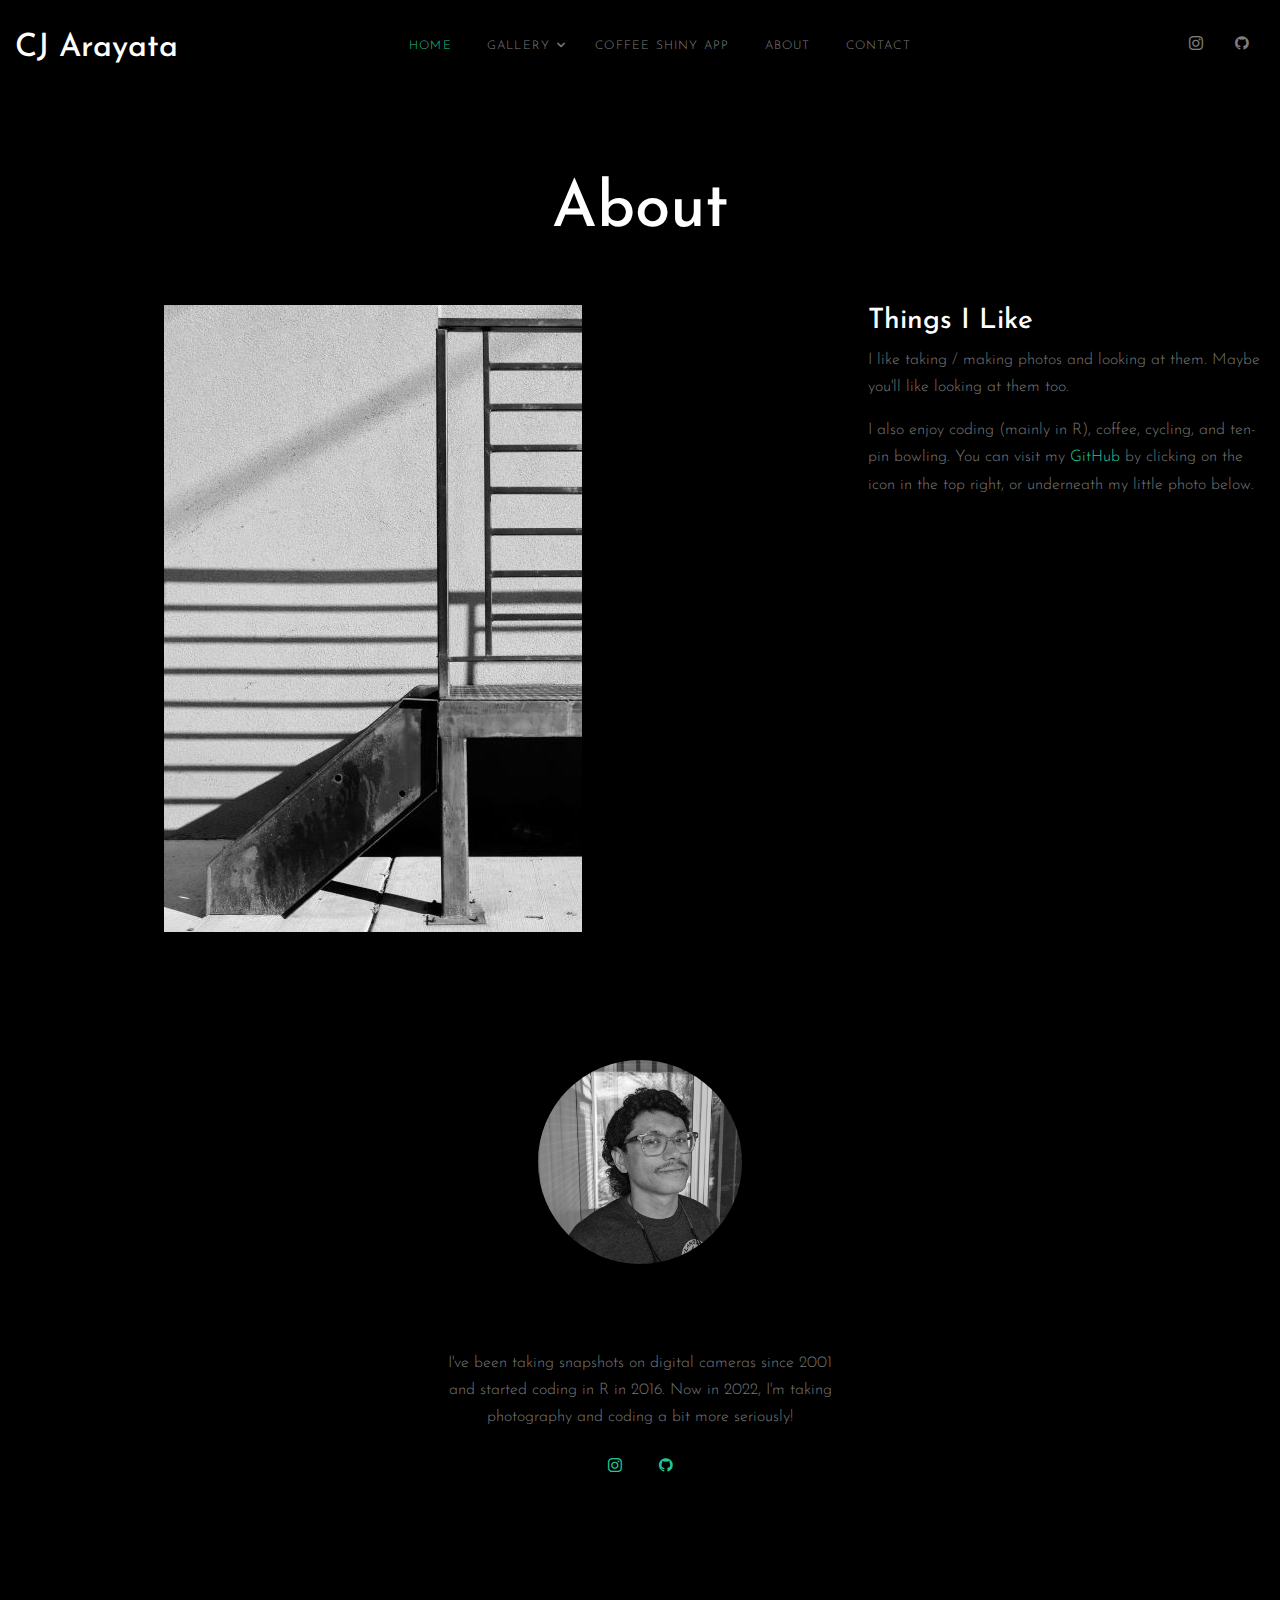
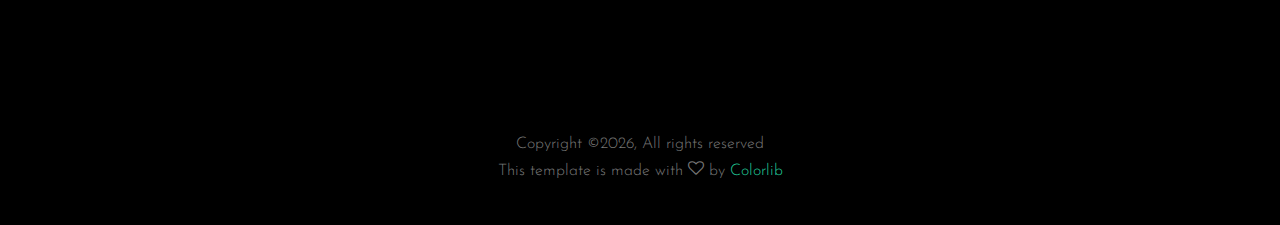
==== commit 4f98ec30: "Add links to coffee shiny, plus small tweak to copyright lines and About page." ====
--- a/about.html
+++ b/about.html
@@ -64,6 +64,7 @@
                     <li><a href="film.html">Film</a></li>
                   </ul>
                 </li>
+                <li><a href="https://cjarayata.shinyapps.io/coffee-shiny/" target="_blank">Coffee Shiny App</a></li>
                 <li><a href="about.html">About</a></li>
                 <li><a href="contact.html">Contact</a></li>
               </ul>
@@ -82,7 +83,7 @@
               </ul>
             </div>
 
-            <div class="d-inline-block d-xl-none ml-md-0 mr-auto py-3" style="position: relative; top: 3px;"><a href="#" class="site-menu-toggle js-menu-toggle text-black"><span class="icon-menu h3"></span></a></div>
+            <div class="d-inline-block d-xl-none ml-md-0 mr-auto py-3" style="position: relative; top: 3px;"><a href="#" class="site-menu-toggle js-menu-toggle text-black"><span class="icon-menu h3" style="color: #f8f9fa"></span></a></div>
 
           </div>
 
@@ -117,7 +118,7 @@
           <div class="col-md-4 ml-auto">
             <h3 class="text-white">Things I Like</h3>
             <p>I like taking / making photos and looking at them. Maybe you'll like looking at them too.</p>
-            <p>I also enjoy coding (mainly in R), coffee, cycling, and ten-pin bowling. You can visit my GitHub by clicking on the icon in the top right, or underneath my little photo below.</p>
+            <p>I also enjoy coding (mainly in R), coffee, cycling, and ten-pin bowling. You can visit my <a href="https://github.com/cjarayata" target="_blank">GitHub</a> by clicking on the icon in the top right, or underneath my little photo below.</p>
           </div>
         </div>
 
@@ -127,7 +128,7 @@
           <div class="col-md-6 col-lg-6 col-xl-4 text-center mb-5">
             <img src="images/cj_about_square.jpg" alt="Image" class="img-fluid w-50 rounded-circle mb-4">
             <h2 class="text-black font-weight-light mb-4">CJ Arayata</h2>
-            <p class="mb-4">I've been taking snapshots on digital cameras since my first point-and-shoot in 2001. Now in 2022, I'm taking photography a bit more seriously!</p>
+            <p class="mb-4">I've been taking snapshots on digital cameras since 2001 and started coding in R in 2016. Now in 2022, I'm taking photography and coding a bit more seriously!</p>
             <p>
               <a href="https://www.instagram.com/film_jaye/" class="pl-3 pr-3"><span class="icon-instagram"></span></a>
               <a href="https://github.com/cjarayata" class="pl-3 pr-3"><span class="icon-github"></span></a>
@@ -142,7 +143,7 @@
       <div class="container-fluid text-center">
         <p>
           <!-- Link back to Colorlib can't be removed. Template is licensed under CC BY 3.0. -->
-          Copyright &copy;<script data-cfasync="false" src="/cdn-cgi/scripts/5c5dd728/cloudflare-static/email-decode.min.js"></script><script>document.write(new Date().getFullYear());</script> All rights reserved | This template is made with <i class="icon-heart-o" aria-hidden="true"></i> by <a href="https://colorlib.com" target="_blank" >Colorlib</a>
+          Copyright &copy;<script data-cfasync="false" src="/cdn-cgi/scripts/5c5dd728/cloudflare-static/email-decode.min.js"></script><script>document.write(new Date().getFullYear());</script>, All rights reserved <br> This template is made with <i class="icon-heart-o" aria-hidden="true"></i> by <a href="https://colorlib.com" target="_blank" >Colorlib</a>
           <!-- Link back to Colorlib can't be removed. Template is licensed under CC BY 3.0. -->
         </p>
       </div>
